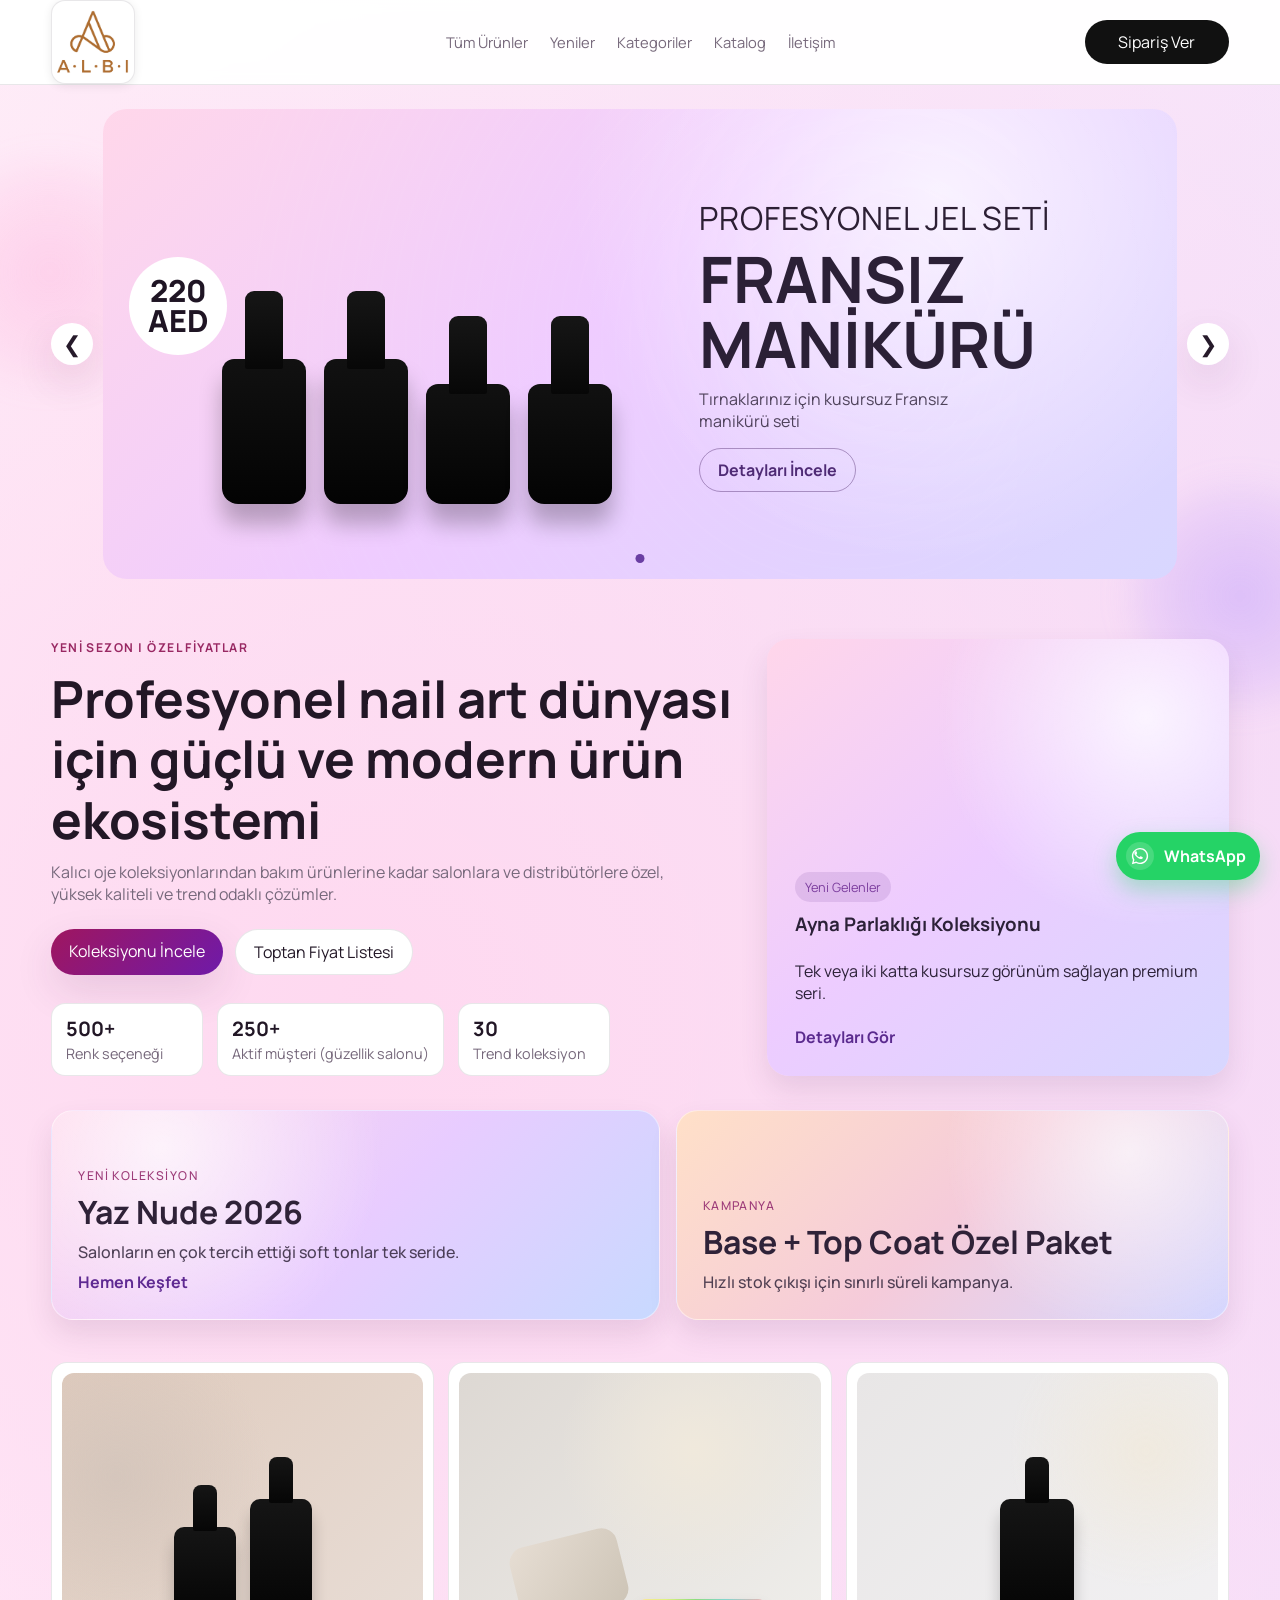
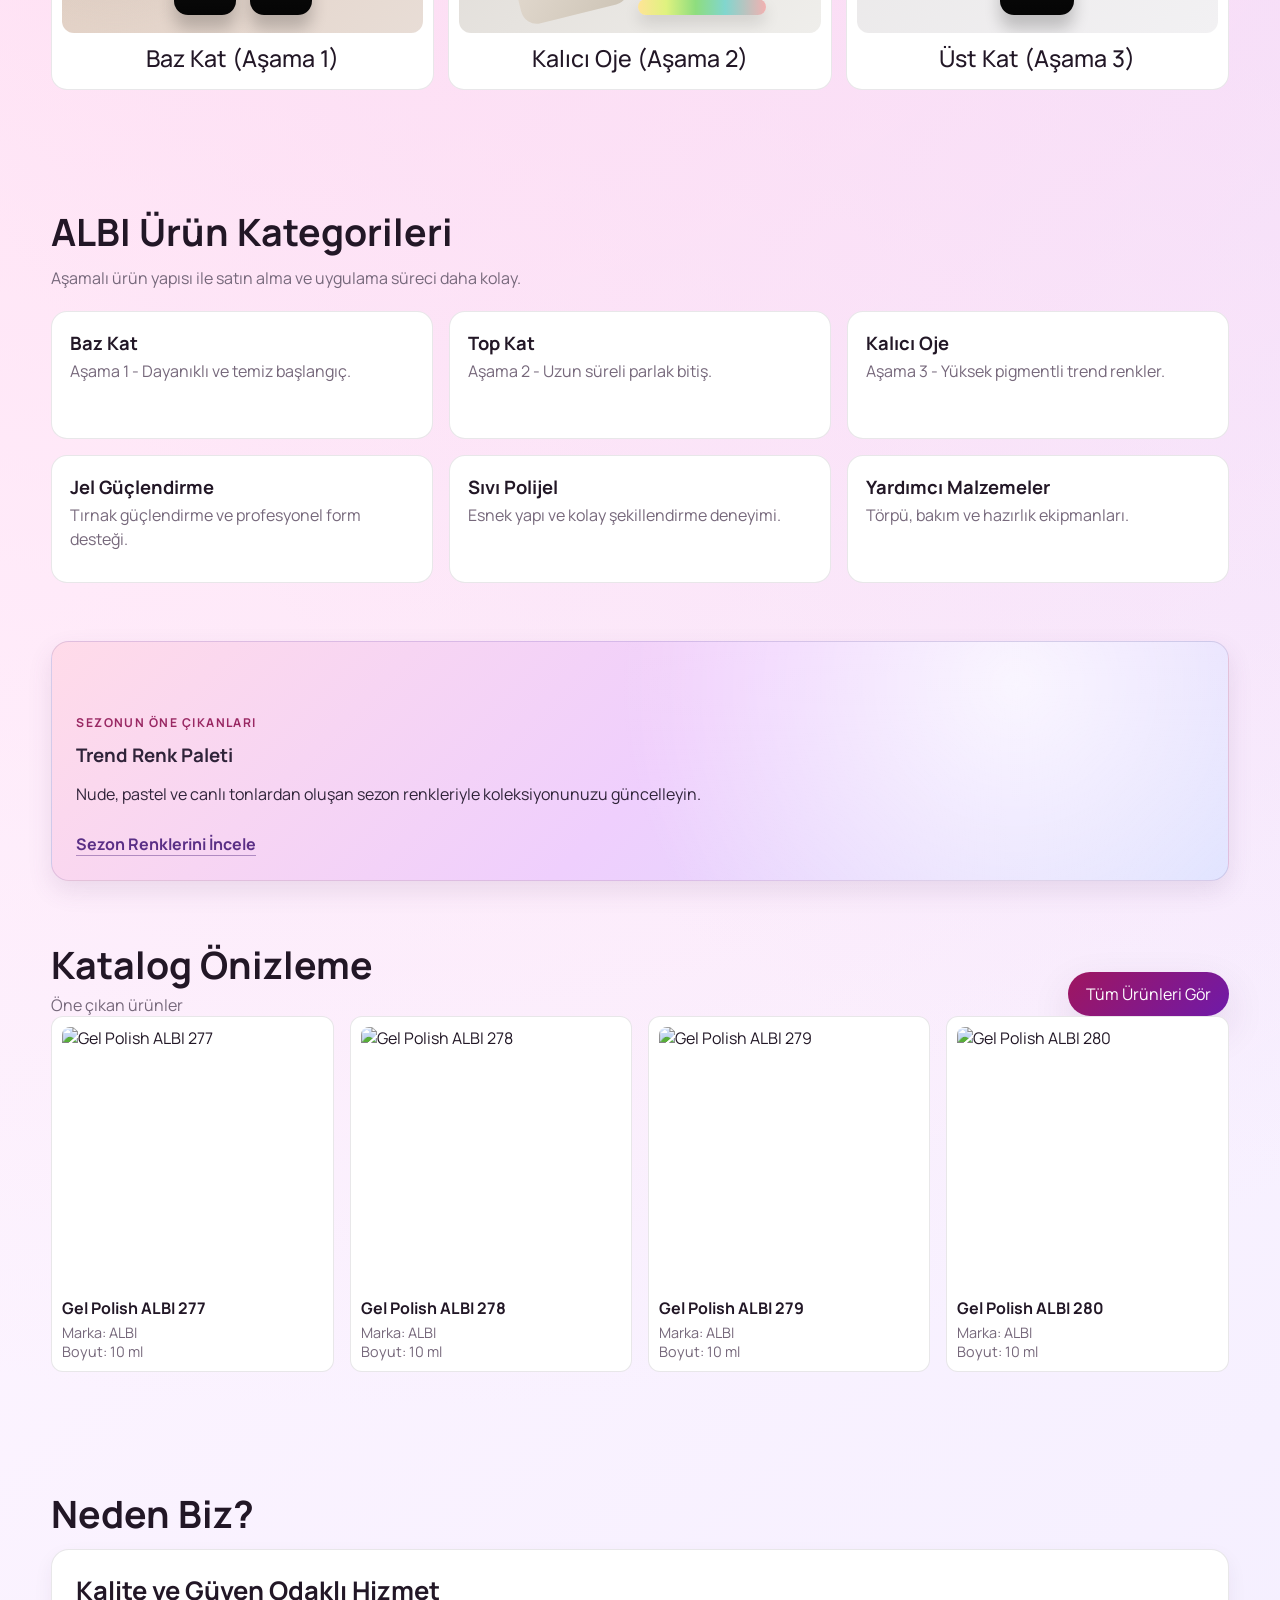
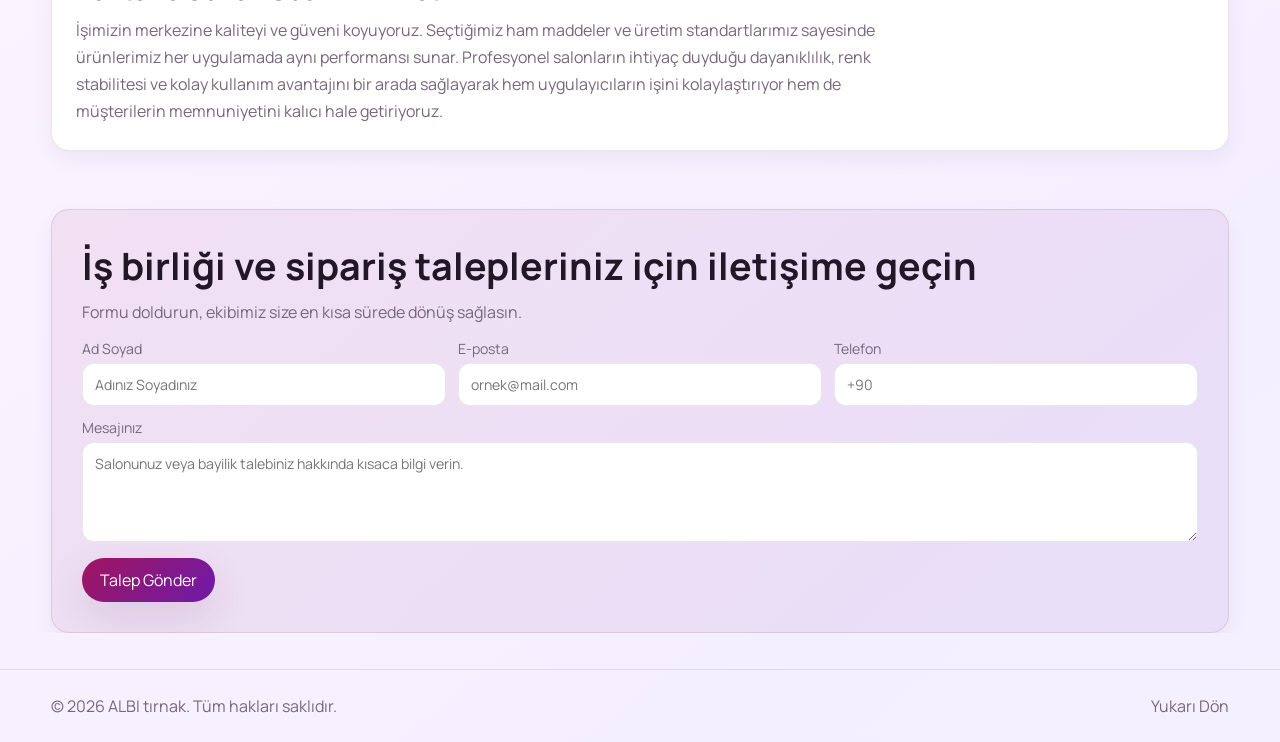
==== index.html @ c208d538 "feat(home): hareketli gradient ve dikkat cekici animasyonlar Co-authored-by: Cursor <cursoragent@cur" ====
<!DOCTYPE html>
<html lang="tr">
  <head>
    <meta charset="UTF-8" />
    <meta name="viewport" content="width=device-width, initial-scale=1.0" />
    <link rel="icon" href="/assets/logo-albi.png" type="image/png" sizes="any" />
    <link rel="apple-touch-icon" href="/assets/logo-albi.png" />
    <title>ALBI | Profesyonel Nail Art Malzemeleri</title>
    <meta
      name="description"
      content="Profesyonel salonlar ve distribütörler için trend koleksiyonlar, kalıcı oje ve nail art ürünleri."
    />
    <script async src="https://www.googletagmanager.com/gtag/js?id=G-EL9R2YGGH2"></script>
    <script>
      window.dataLayer = window.dataLayer || [];
      function gtag() {
        dataLayer.push(arguments);
      }
      gtag("js", new Date());
      gtag("config", "G-EL9R2YGGH2");
    </script>
    <link rel="preconnect" href="https://optim.tildacdn.com" crossorigin />
    <link rel="dns-prefetch" href="https://optim.tildacdn.com" />
    <link rel="preconnect" href="https://static.tildacdn.com" crossorigin />
    <link rel="preconnect" href="https://vo-kalipso.com" crossorigin />
    <link rel="dns-prefetch" href="https://vo-kalipso.com" />
    <link rel="preconnect" href="https://fonts.googleapis.com" />
    <link rel="preconnect" href="https://fonts.gstatic.com" crossorigin />
    <link
      href="https://fonts.googleapis.com/css2?family=Manrope:wght@400;500;600;700;800&display=swap"
      rel="stylesheet"
    />
    <link rel="stylesheet" href="./style.css" />
  </head>
  <body class="home-page">
    <header class="header">
      <div class="container nav">
        <a href="#anasayfa" class="logo logo-brand" aria-label="ALBI tırnak anasayfa">
          <span class="logo-square">
            <img
              class="logo-img"
              src="/assets/logo-albi.png"
              width="891"
              height="809"
              alt=""
              decoding="async"
            />
          </span>
        </a>
        <button
          type="button"
          class="nav-toggle"
          id="navToggle"
          aria-expanded="false"
          aria-controls="mainNav"
          aria-label="Menüyü aç"
        >
          <span></span>
          <span></span>
          <span></span>
        </button>
        <nav id="mainNav" aria-label="Ana menü">
          <a href="./katalog.html?filter=all">Tüm Ürünler</a>
          <a href="./katalog.html?filter=new">Yeniler</a>
          <a href="./katalog.html?filter=all">Kategoriler</a>
          <a href="./katalog.html?filter=all">Katalog</a>
          <a href="#iletisim">İletişim</a>
        </nav>
        <a
          href="https://wa.me/905436792212?text=Merhaba%2C%20sipari%C5%9F%20vermek%20istiyorum."
          class="btn btn-dark"
          target="_blank"
          rel="noopener noreferrer"
        >
          Sipariş Ver
        </a>
      </div>
    </header>

    <main id="anasayfa">
      <section class="container slider-showcase" aria-label="Kampanya bannerı">
        <button class="nav-arrow left" id="prevSlide" aria-label="Önceki banner">&#10094;</button>
        <div id="homeSlider"></div>
        <button class="nav-arrow right" id="nextSlide" aria-label="Sonraki banner">&#10095;</button>
        <div class="slide-dots" id="sliderDots" aria-hidden="true"></div>
      </section>

      <section class="hero container" id="tum-urunler">
        <article class="hero-content">
          <p class="eyebrow">Yeni Sezon | Özel Fiyatlar</p>
          <h1 id="heroTitle">Profesyonel nail art dünyası için güçlü ve modern ürün ekosistemi</h1>
          <p class="lead" id="heroLead">
            Kalıcı oje koleksiyonlarından bakım ürünlerine kadar salonlara ve
            distribütörlere özel, yüksek kaliteli ve trend odaklı çözümler.
          </p>
          <div class="hero-actions">
            <a href="./katalog.html?filter=all" class="btn btn-primary">Koleksiyonu İncele</a>
            <a
              class="btn btn-light"
              href="https://wa.me/905436792212?text=Merhaba%2C%20toptan%20fiyat%20listesi%20almak%20istiyorum."
              target="_blank"
              rel="noopener noreferrer"
            >
              Toptan Fiyat Listesi
            </a>
          </div>
          <div class="stats">
            <div>
              <strong>500+</strong>
              <span>Renk seçeneği</span>
            </div>
            <div>
              <strong>250+</strong>
              <span>Aktif müşteri (güzellik salonu)</span>
            </div>
            <div>
              <strong>30</strong>
              <span>Trend koleksiyon</span>
            </div>
          </div>
        </article>

        <aside class="hero-banner">
          <p class="tag">Yeni Gelenler</p>
          <h3>Ayna Parlaklığı Koleksiyonu</h3>
          <p>Tek veya iki katta kusursuz görünüm sağlayan premium seri.</p>
          <a href="./katalog.html?filter=new">Detayları Gör</a>
        </aside>
      </section>

      <section class="container promo-grid" id="yeniler">
        <article class="promo promo-large">
          <div>
            <p class="eyebrow">Yeni Koleksiyon</p>
            <h3>Yaz Nude 2026</h3>
            <p>Salonların en çok tercih ettiği soft tonlar tek seride.</p>
            <a href="./katalog.html?filter=new">Hemen Keşfet</a>
          </div>
        </article>
        <article class="promo promo-mid">
          <div>
            <p class="eyebrow">Kampanya</p>
            <h3>Base + Top Coat Özel Paket</h3>
            <p>Hızlı stok çıkışı için sınırlı süreli kampanya.</p>
          </div>
        </article>
      </section>

      <section class="section container category-banners" aria-label="Ürün aşama bannerları">
        <article class="cat-banner cat-1">
          <div class="cat-visual">
            <span class="mini-bottle"></span>
            <span class="mini-bottle tall"></span>
          </div>
          <h3>Baz Kat (Aşama 1)</h3>
        </article>
        <article class="cat-banner cat-2">
          <div class="cat-visual">
            <span class="stone"></span>
            <span class="color-strip"></span>
          </div>
          <h3>Kalıcı Oje (Aşama 2)</h3>
        </article>
        <article class="cat-banner cat-3">
          <div class="cat-visual">
            <span class="mini-bottle solo tall"></span>
          </div>
          <h3>Üst Kat (Aşama 3)</h3>
        </article>
      </section>

      <section class="section container" id="kategoriler">
        <div class="section-head">
          <h2>ALBI Ürün Kategorileri</h2>
          <p>Aşamalı ürün yapısı ile satın alma ve uygulama süreci daha kolay.</p>
        </div>
        <div class="product-grid">
          <article class="product-card"><h3>Baz Kat</h3><p>Aşama 1 - Dayanıklı ve temiz başlangıç.</p></article>
          <article class="product-card"><h3>Top Kat</h3><p>Aşama 2 - Uzun süreli parlak bitiş.</p></article>
          <article class="product-card"><h3>Kalıcı Oje</h3><p>Aşama 3 - Yüksek pigmentli trend renkler.</p></article>
          <article class="product-card"><h3>Jel Güçlendirme</h3><p>Tırnak güçlendirme ve profesyonel form desteği.</p></article>
          <article class="product-card"><h3>Sıvı Polijel</h3><p>Esnek yapı ve kolay şekillendirme deneyimi.</p></article>
          <article class="product-card"><h3>Yardımcı Malzemeler</h3><p>Törpü, bakım ve hazırlık ekipmanları.</p></article>
        </div>
      </section>

      <section class="container banner-row">
        <article class="wide-banner banner-a">
          <div>
            <p class="eyebrow">Sezonun Öne Çıkanları</p>
            <h3>Trend Renk Paleti</h3>
            <p>
              Nude, pastel ve canlı tonlardan oluşan sezon renkleriyle
              koleksiyonunuzu güncelleyin.
            </p>
            <a href="./katalog.html?filter=gel-polish" class="banner-link">Sezon Renklerini İncele</a>
          </div>
        </article>
      </section>

      <section class="section container" id="katalog">
        <div class="catalog-head">
          <div>
            <h2>Katalog Önizleme</h2>
            <p>Öne çıkan ürünler</p>
          </div>
          <a href="./katalog.html?filter=all" class="btn btn-primary preview-catalog-link">Tüm Ürünleri Gör</a>
        </div>
        <div class="catalog-preview-grid" id="catalogPreviewGrid">
          <article class="catalog-card">
            <div class="catalog-photo"></div>
            <h3>Kalıcı Oje ALBI 277</h3>
            <p>Marka: ALBI</p>
            <p>Boyut: 10 ml</p>
          </article>
          <article class="catalog-card">
            <div class="catalog-photo tone-2"></div>
            <h3>Kalıcı Oje ALBI 278</h3>
            <p>Marka: ALBI</p>
            <p>Boyut: 10 ml</p>
          </article>
          <article class="catalog-card">
            <div class="catalog-photo tone-3"></div>
            <h3>Top Kat ALBI 401</h3>
            <p>Marka: ALBI</p>
            <p>Boyut: 10 ml</p>
          </article>
          <article class="catalog-card">
            <div class="catalog-photo tone-7"></div>
            <h3>Jel Güçlendirme ALBI 510</h3>
            <p>Marka: ALBI</p>
            <p>Boyut: 15 ml</p>
          </article>
        </div>
      </section>

      <section class="section container" id="salonlar">
        <div class="section-head">
          <h2 id="whyTitle">Neden Biz?</h2>
        </div>
        <div class="feature-grid">
          <article>
            <h3 id="whyCardTitle">Kalite ve Güven Odaklı Hizmet</h3>
            <p id="whyCardText">
              İşimizin merkezine kaliteyi ve güveni koyuyoruz. Seçtiğimiz ham
              maddeler ve üretim standartlarımız sayesinde ürünlerimiz her
              uygulamada aynı performansı sunar. Profesyonel salonların ihtiyaç
              duyduğu dayanıklılık, renk stabilitesi ve kolay kullanım avantajını
              bir arada sağlayarak hem uygulayıcıların işini kolaylaştırıyor hem
              de müşterilerin memnuniyetini kalıcı hale getiriyoruz.
            </p>
          </article>
        </div>
      </section>

      <section class="section container contact" id="iletisim">
        <div class="contact-head">
          <h2>İş birliği ve sipariş talepleriniz için iletişime geçin</h2>
          <p>Formu doldurun, ekibimiz size en kısa sürede dönüş sağlasın.</p>
        </div>
        <form class="contact-form">
          <label>Ad Soyad<input type="text" placeholder="Adınız Soyadınız" required /></label>
          <label>E-posta<input type="email" placeholder="ornek@mail.com" required /></label>
          <label>Telefon<input type="tel" placeholder="+90" required /></label>
          <label class="full">Mesajınız<textarea placeholder="Salonunuz veya bayilik talebiniz hakkında kısaca bilgi verin." rows="4"></textarea></label>
          <button type="submit" class="btn btn-primary">Talep Gönder</button>
        </form>
      </section>
    </main>

    <footer class="footer">
      <div class="container">
        <p>© 2026 ALBI tırnak. Tüm hakları saklıdır.</p>
        <a href="#anasayfa">Yukarı Dön</a>
      </div>
    </footer>

    <a
      class="whatsapp-float"
      href="https://wa.me/905436792212?text=Merhaba%2C%20sipari%C5%9F%20ve%20fiyat%20bilgisi%20almak%20istiyorum."
      target="_blank"
      rel="noopener noreferrer"
      aria-label="WhatsApp ile iletişime geç"
    >
      <span class="wa-icon" aria-hidden="true">
        <svg viewBox="0 0 32 32" role="img">
          <path
            fill="#ffffff"
            d="M19.1 17.3c-.3-.2-1.7-.8-2-.9-.3-.1-.5-.2-.7.2-.2.3-.8.9-1 1.1-.2.2-.4.2-.7 0-.3-.2-1.4-.5-2.6-1.6-1-1-1.6-2.1-1.8-2.5-.2-.3 0-.5.2-.7.1-.1.3-.4.5-.6.2-.2.2-.4.3-.6.1-.2 0-.4 0-.6 0-.2-.7-1.8-.9-2.4-.2-.6-.5-.5-.7-.5h-.6c-.2 0-.6.1-.9.4-.3.3-1.2 1.2-1.2 2.8 0 1.7 1.2 3.2 1.4 3.5.2.2 2.4 3.7 5.8 5.1.8.4 1.5.6 2 .7.8.3 1.5.3 2.1.2.6-.1 1.7-.7 2-1.4.2-.7.2-1.3.2-1.4 0-.1-.2-.2-.5-.3z"
          />
          <path
            fill="#ffffff"
            d="M16 3C8.8 3 3 8.8 3 16c0 2.3.6 4.4 1.7 6.3L3 29l6.9-1.8c1.8 1 3.9 1.6 6.1 1.6 7.2 0 13-5.8 13-13S23.2 3 16 3zm0 23.6c-2 0-3.9-.6-5.5-1.6l-.4-.2-4.1 1.1 1.1-4-.2-.4C5.8 19.9 5.3 18 5.3 16 5.3 10 10 5.3 16 5.3S26.7 10 26.7 16 22 26.6 16 26.6z"
          />
        </svg>
      </span>
      <span>WhatsApp</span>
    </a>

    <dialog id="catalogModal">
      <div class="dialog-head">
        <h3>Toptan Fiyat Listesi Talebi</h3>
        <button id="closeCatalog" aria-label="Kapat">x</button>
      </div>
      <p>
        Güncel toptan fiyat listesi ve distribütör koşulları için iletişim
        bilgilerinizi paylaşın.
      </p>
    </dialog>

    <script src="./script.js"></script>
  </body>
</html>
---- style.css ----
:root {
  --bg: #f6f2f6;
  --text: #221726;
  --muted: #76687b;
  --line: rgba(34, 23, 38, 0.1);
  --primary: #9f165f;
  --primary-2: #6f1aa9;
  --surface: #ffffff;
  --shadow: 0 16px 40px rgba(76, 34, 83, 0.12);
}

* {
  box-sizing: border-box;
}

html,
body {
  margin: 0;
  padding: 0;
}

body {
  font-family: "Manrope", system-ui, -apple-system, Segoe UI, Roboto, sans-serif;
  color: var(--text);
  background: linear-gradient(180deg, #fff 0%, var(--bg) 70%);
}

@keyframes homeGradientShift {
  0% { background-position: 0% 20%; }
  50% { background-position: 100% 80%; }
  100% { background-position: 0% 20%; }
}

@keyframes homeFloatGlow {
  0%,
  100% { transform: translate3d(0, 0, 0) scale(1); opacity: 0.42; }
  50% { transform: translate3d(0, -12px, 0) scale(1.06); opacity: 0.72; }
}

@keyframes homeCardLift {
  0%,
  100% { transform: translateY(0); }
  50% { transform: translateY(-5px); }
}

@keyframes homePulseAccent {
  0%,
  100% { box-shadow: 0 10px 26px rgba(159, 22, 95, 0.18); }
  50% { box-shadow: 0 16px 34px rgba(111, 26, 169, 0.28); }
}

body.home-page {
  background:
    radial-gradient(circle at 18% 16%, rgba(255, 214, 238, 0.9), transparent 36%),
    radial-gradient(circle at 82% 14%, rgba(225, 208, 255, 0.72), transparent 34%),
    linear-gradient(140deg, #fff 0%, #fff5ff 28%, #f4efff 56%, #f7f6ff 100%);
  background-size: 160% 160%;
  animation: homeGradientShift 16s ease-in-out infinite;
}

body.home-page #anasayfa {
  position: relative;
  overflow: hidden;
}

body.home-page #anasayfa::before,
body.home-page #anasayfa::after {
  content: "";
  position: fixed;
  width: 220px;
  height: 220px;
  border-radius: 999px;
  pointer-events: none;
  z-index: 0;
  filter: blur(16px);
}

body.home-page #anasayfa::before {
  top: 18%;
  left: -60px;
  background: radial-gradient(circle, rgba(255, 157, 210, 0.3), rgba(255, 157, 210, 0));
  animation: homeFloatGlow 8s ease-in-out infinite;
}

body.home-page #anasayfa::after {
  top: 54%;
  right: -70px;
  background: radial-gradient(circle, rgba(164, 126, 255, 0.32), rgba(164, 126, 255, 0));
  animation: homeFloatGlow 10s ease-in-out infinite reverse;
}

body.home-page .slider-showcase,
body.home-page .hero-banner,
body.home-page .promo,
body.home-page .cat-banner {
  position: relative;
  z-index: 1;
}

body.home-page .slide-card,
body.home-page .hero-banner,
body.home-page .promo {
  animation: homeCardLift 6s ease-in-out infinite;
}

body.home-page .btn-primary,
body.home-page .slide-btn {
  animation: homePulseAccent 2.8s ease-in-out infinite;
}

a {
  color: inherit;
  text-decoration: none;
}

.container {
  width: min(1180px, 92%);
  margin: 0 auto;
}

.header {
  position: sticky;
  top: 0;
  z-index: 40;
  background: rgba(255, 255, 255, 0.96);
  border-bottom: 1px solid var(--line);
  backdrop-filter: blur(6px);
}

.nav {
  min-height: 74px;
  display: grid;
  grid-template-columns: 180px 1fr 180px;
  align-items: center;
  gap: 10px;
}

.logo {
  justify-self: start;
  align-self: center;
  line-height: 0;
}

.logo-brand {
  display: inline-flex;
  align-items: center;
}

/* PNG seffaflik + acik kutu: koyu bronz cizgiler okunur */
.logo-square {
  display: grid;
  place-items: center;
  width: clamp(64px, 15vw, 84px);
  aspect-ratio: 1 / 1;
  background: #ffffff;
  border: 1px solid var(--line);
  border-radius: 14px;
  overflow: hidden;
  flex-shrink: 0;
  box-shadow: 0 2px 10px rgba(0, 0, 0, 0.08);
}

.logo-img {
  display: block;
  width: 100%;
  height: 100%;
  object-fit: contain;
  object-position: center;
}

.nav-toggle {
  display: none;
  width: 44px;
  height: 44px;
  padding: 0;
  border: 1px solid var(--line);
  border-radius: 12px;
  background: #fff;
  cursor: pointer;
  align-items: center;
  justify-content: center;
  flex-direction: column;
  gap: 5px;
  color: inherit;
  flex-shrink: 0;
}

.nav-toggle span {
  display: block;
  width: 20px;
  height: 2px;
  border-radius: 1px;
  background: var(--text);
  transition: transform 0.22s ease, opacity 0.2s ease;
}

body.nav-menu-open .nav-toggle span:nth-child(1) {
  transform: translateY(7px) rotate(45deg);
}

body.nav-menu-open .nav-toggle span:nth-child(2) {
  opacity: 0;
}

.nav-toggle:focus-visible {
  outline: 2px solid var(--primary-2);
  outline-offset: 2px;
}

nav {
  display: flex;
  gap: 22px;
  justify-content: center;
  align-items: center;
  color: var(--muted);
  font-size: 0.92rem;
  text-align: center;
}

.btn {
  border: 0;
  border-radius: 999px;
  padding: 11px 18px;
  font: inherit;
  cursor: pointer;
  transition: 0.2s ease;
}

.btn:hover {
  transform: translateY(-1px);
}

.btn-dark {
  background: #111;
  color: #fff;
  justify-self: end;
  min-width: 144px;
  text-align: center;
}

.btn-primary {
  color: #fff;
  background: linear-gradient(135deg, var(--primary), var(--primary-2));
  box-shadow: var(--shadow);
}

.btn-light {
  background: #fff;
  border: 1px solid var(--line);
  color: var(--text);
}

.slider-showcase {
  margin-top: 24px;
  position: relative;
  display: grid;
  grid-template-columns: 42px 1fr 42px;
  align-items: center;
  gap: 10px;
}

#homeSlider {
  min-width: 0;
}

.slide-card {
  min-height: 470px;
  border-radius: 24px;
  position: relative;
  overflow: hidden;
  display: grid;
  grid-template-columns: 1.1fr 0.9fr;
  align-items: center;
  padding: 34px 42px;
  background:
    radial-gradient(circle at 78% 18%, rgba(255, 255, 255, 0.72), transparent 40%),
    linear-gradient(135deg, #ffd7ea 0%, #efccff 46%, #d8d7ff 100%);
}

.slide-media {
  position: relative;
  width: 100%;
  aspect-ratio: 16 / 9;
  min-height: 200px;
  border-radius: 18px;
  overflow: hidden;
  box-shadow: 0 12px 22px rgba(66, 39, 85, 0.15);
  /* Görsel tam dolmazsa beyaz şerit yerine arka plana yakın ton */
  background: linear-gradient(160deg, #fce8f4 0%, #ebe4ff 100%);
}

.slide-media img {
  position: absolute;
  inset: 0;
  width: 100%;
  height: 100%;
  object-fit: cover;
  object-position: center;
  display: block;
}

.slide-card::before {
  content: "";
  position: absolute;
  inset: 0;
  background:
    radial-gradient(circle at 75% 35%, rgba(255, 255, 255, 0.15), transparent 40%),
    repeating-radial-gradient(
      circle at 70% 50%,
      rgba(255, 255, 255, 0.07) 0 2px,
      transparent 2px 14px
    );
  opacity: 0.24;
  pointer-events: none;
}

.price-badge {
  position: absolute;
  left: 26px;
  top: 42%;
  transform: translateY(-50%);
  width: 98px;
  height: 98px;
  border-radius: 999px;
  background: #fff;
  color: #1f1524;
  font-weight: 800;
  font-size: 1.9rem;
  display: grid;
  place-content: center;
  text-align: center;
  line-height: 1;
  z-index: 2;
}

.slide-visual {
  min-height: 320px;
  display: flex;
  align-items: end;
  justify-content: center;
  gap: 18px;
  position: relative;
  z-index: 1;
}

.bottle {
  width: 84px;
  border-radius: 12px 12px 16px 16px;
  background: linear-gradient(180deg, #111 0%, #030303 100%);
  position: relative;
  box-shadow: 0 20px 22px rgba(0, 0, 0, 0.25);
}

.bottle::before {
  content: "";
  position: absolute;
  width: 38px;
  height: 78px;
  left: 50%;
  transform: translateX(-50%);
  bottom: calc(100% - 10px);
  border-radius: 9px 9px 2px 2px;
  background: linear-gradient(180deg, #161616 0%, #070707 100%);
}

.b1,
.b2 {
  height: 145px;
}

.b3,
.b4 {
  height: 120px;
}

.slide-copy {
  color: #2c1f34;
  position: relative;
  z-index: 1;
  padding-left: 10px;
}

.slide-copy p {
  margin: 0;
  font-size: 2rem;
  letter-spacing: 0.03em;
  text-transform: uppercase;
}

.slide-copy h2 {
  margin: 6px 0 12px;
  font-size: clamp(2.2rem, 5vw, 4.4rem);
  line-height: 1.02;
  color: #2b2036;
}

.slide-copy span {
  display: block;
  max-width: 30ch;
  color: rgba(43, 32, 54, 0.82);
}

.slide-btn {
  margin-top: 16px;
  display: inline-block;
  border: 1px solid rgba(89, 55, 118, 0.45);
  color: #4f2b75;
  border-radius: 999px;
  padding: 10px 18px;
  font-weight: 700;
}

.nav-arrow {
  border: 0;
  width: 42px;
  height: 42px;
  border-radius: 999px;
  background: #fff;
  color: #261a2a;
  font-size: 1.4rem;
  cursor: pointer;
  box-shadow: var(--shadow);
}

.slide-dots {
  position: absolute;
  bottom: 16px;
  left: 50%;
  transform: translateX(-50%);
  display: flex;
  gap: 8px;
  z-index: 2;
}

.slide-dots span {
  width: 9px;
  height: 9px;
  border-radius: 99px;
  background: rgba(90, 60, 122, 0.34);
  cursor: pointer;
}

.slide-dots .active {
  background: #6a3ea3;
}

.hero {
  padding: 60px 0 34px;
  display: grid;
  grid-template-columns: 1.2fr 0.8fr;
  gap: 22px;
}

.eyebrow {
  color: #992863;
  text-transform: uppercase;
  letter-spacing: 0.12em;
  font-size: 0.76rem;
  font-weight: 700;
  margin: 0 0 12px;
}

h1 {
  font-size: clamp(2rem, 4vw, 3.2rem);
  line-height: 1.18;
  margin: 0 0 12px;
}

h2 {
  font-size: clamp(1.6rem, 3vw, 2.35rem);
  margin: 0 0 10px;
}

h3 {
  margin: 0 0 8px;
  line-height: 1.3;
}

.lead {
  color: var(--muted);
  margin: 0;
  max-width: 65ch;
}

.hero-actions {
  margin-top: 24px;
  display: flex;
  flex-wrap: wrap;
  gap: 12px;
}

.stats {
  margin-top: 28px;
  display: flex;
  gap: 14px;
  flex-wrap: wrap;
}

.stats div {
  background: #fff;
  border: 1px solid var(--line);
  border-radius: 14px;
  padding: 11px 14px;
  min-width: 152px;
}

.stats strong {
  display: block;
  font-size: 1.24rem;
}

.stats span {
  color: var(--muted);
  font-size: 0.9rem;
}

.hero-banner {
  border-radius: 22px;
  padding: 28px;
  color: #2c2138;
  background:
    radial-gradient(circle at 82% 18%, rgba(255, 255, 255, 0.78), transparent 40%),
    linear-gradient(140deg, #ffd6ea 0%, #edccff 48%, #d7d7ff 100%);
  min-height: 340px;
  display: flex;
  flex-direction: column;
  justify-content: flex-end;
  box-shadow: 0 14px 28px rgba(93, 61, 111, 0.12);
}

.hero-banner .tag {
  display: inline-block;
  width: fit-content;
  font-size: 0.8rem;
  background: rgba(125, 78, 162, 0.16);
  padding: 6px 10px;
  border-radius: 999px;
  margin-bottom: 10px;
  color: #7d3f9f;
}

.hero-banner a {
  margin-top: 6px;
  font-weight: 700;
  color: #5b2b8f;
}

.promo-grid {
  display: grid;
  grid-template-columns: 1.1fr 1fr;
  gap: 16px;
  margin-bottom: 18px;
}

.promo {
  border-radius: 22px;
  padding: 26px;
  min-height: 210px;
  display: flex;
  align-items: flex-end;
  border: 1px solid rgba(255, 255, 255, 0.45);
  box-shadow: 0 14px 28px rgba(88, 52, 95, 0.12);
  position: relative;
  overflow: hidden;
}

.promo h3 {
  color: #2f2238;
  font-size: 2rem;
}

.promo p {
  color: rgba(47, 34, 56, 0.84);
  margin: 0;
  font-weight: 500;
}

.promo a {
  color: #5f2a92;
  font-weight: 700;
  display: inline-block;
  margin-top: 8px;
}

.promo .eyebrow {
  color: #9d3c79;
  margin-bottom: 8px;
}

.promo-large {
  background:
    radial-gradient(circle at 18% 18%, rgba(255, 255, 255, 0.72), transparent 42%),
    linear-gradient(135deg, #ffd5ea 0%, #e8ccff 52%, #c8d9ff 100%);
}

.promo-mid {
  background:
    radial-gradient(circle at 82% 20%, rgba(255, 255, 255, 0.68), transparent 38%),
    linear-gradient(135deg, #ffe0c8 0%, #f5cbda 50%, #d5d7ff 100%);
}

.promo-mid.second {
  background:
    linear-gradient(180deg, rgba(21, 16, 22, 0.2), rgba(21, 16, 22, 0.72)),
    linear-gradient(130deg, #2f1b53, #711d5d);
}

.section {
  padding: 58px 0;
}

.category-banners {
  padding-top: 24px;
  display: grid;
  grid-template-columns: repeat(3, minmax(0, 1fr));
  gap: 14px;
}

.cat-banner {
  background: #fff;
  border: 1px solid var(--line);
  border-radius: 16px;
  padding: 10px 10px 16px;
}

.cat-banner h3 {
  margin: 10px 6px 0;
  text-align: center;
  font-size: 1.45rem;
  font-weight: 500;
}

.cat-visual {
  min-height: 260px;
  border-radius: 12px;
  display: flex;
  align-items: end;
  justify-content: center;
  gap: 14px;
  padding: 18px;
  position: relative;
  overflow: hidden;
}

.cat-1 .cat-visual {
  background:
    radial-gradient(circle at 15% 40%, #d5c6bc 0%, transparent 45%),
    linear-gradient(135deg, #dfcabc, #e8ddd6);
}

.cat-2 .cat-visual {
  background:
    radial-gradient(circle at 65% 30%, #f0e9dc 0%, transparent 45%),
    linear-gradient(135deg, #ddd8d3, #efeeeb);
}

.cat-3 .cat-visual {
  background:
    radial-gradient(circle at 80% 30%, #f0eadf 0%, transparent 40%),
    linear-gradient(135deg, #e8e6e6, #f2f1f3);
}

.mini-bottle {
  width: 62px;
  height: 88px;
  border-radius: 10px 10px 14px 14px;
  background: linear-gradient(180deg, #151515, #050505);
  position: relative;
  box-shadow: 0 14px 16px rgba(0, 0, 0, 0.2);
}

.mini-bottle::before {
  content: "";
  position: absolute;
  width: 24px;
  height: 46px;
  left: 50%;
  transform: translateX(-50%);
  bottom: calc(100% - 4px);
  border-radius: 8px 8px 2px 2px;
  background: linear-gradient(180deg, #151515, #060606);
}

.mini-bottle.tall {
  height: 116px;
}

.mini-bottle.solo {
  width: 74px;
}

.stone {
  width: 110px;
  height: 78px;
  border-radius: 16px;
  background: linear-gradient(135deg, #e6ddd3, #cdc4b6);
  transform: rotate(-14deg);
}

.color-strip {
  width: 128px;
  height: 16px;
  border-radius: 999px;
  background: linear-gradient(
    90deg,
    #ffe497 0%,
    #dff27f 22%,
    #8edd7e 45%,
    #81d6ce 68%,
    #f2b1b1 100%
  );
  box-shadow: 0 8px 16px rgba(0, 0, 0, 0.12);
}

.section-head p {
  color: var(--muted);
  margin: 0;
}

.product-grid {
  margin-top: 22px;
  display: grid;
  grid-template-columns: repeat(3, minmax(0, 1fr));
  gap: 16px;
  align-items: stretch;
}

.product-card {
  border: 1px solid var(--line);
  border-radius: 16px;
  background: var(--surface);
  padding: 20px 18px;
  min-height: 128px;
  display: flex;
  flex-direction: column;
  justify-content: flex-start;
}

.product-card p {
  color: var(--muted);
  margin: 6px 0 0;
  line-height: 1.45;
}

.product-card h3 {
  margin: 0;
  font-size: 1.15rem;
  line-height: 1.2;
}

.banner-row {
  display: grid;
  grid-template-columns: 1fr;
  gap: 14px;
}

.wide-banner {
  border-radius: 18px;
  min-height: 240px;
  padding: 24px;
  color: #fff;
  display: flex;
  align-items: flex-end;
}

.banner-link {
  display: inline-block;
  margin-top: 12px;
  color: #5a2f86;
  font-weight: 700;
  border-bottom: 1px solid rgba(90, 47, 134, 0.45);
}

.banner-a {
  background:
    radial-gradient(circle at 82% 18%, rgba(255, 255, 255, 0.78), transparent 40%),
    linear-gradient(135deg, #ffdbe9 0%, #efcffd 52%, #d9ddff 100%);
  color: #2f2339;
  border: 1px solid rgba(121, 89, 150, 0.2);
  box-shadow: 0 10px 24px rgba(96, 63, 116, 0.12);
}

.banner-b {
  background:
    linear-gradient(180deg, rgba(18, 12, 20, 0.2), rgba(18, 12, 20, 0.76)),
    linear-gradient(130deg, #4d1458, #1f2449);
}

.work-strip {
  padding-top: 22px;
  padding-bottom: 28px;
  display: flex;
  justify-content: center;
}

.work-button {
  min-width: 300px;
  text-align: center;
  border: 1px solid #1d1a1e;
  border-radius: 10px;
  background: linear-gradient(130deg, #e6d0c1, #f5e4d8);
  padding: 20px 24px;
  font-weight: 700;
  letter-spacing: 0.08em;
}

.distributor-detail {
  display: grid;
  grid-template-columns: 1.05fr 0.95fr;
  gap: 28px;
  align-items: center;
  margin-bottom: 28px;
}

.dist-visual {
  min-height: 430px;
  border-radius: 22px;
  position: relative;
  overflow: hidden;
  background: linear-gradient(146deg, #f6d0be 0 35%, #ece9e6 35% 100%);
}

.dist-visual::before {
  content: "";
  position: absolute;
  inset: 0;
  background: radial-gradient(circle at 75% 18%, rgba(255, 255, 255, 0.52), transparent 42%);
}

.dist-bottles {
  position: absolute;
  left: 24px;
  right: 24px;
  bottom: 26px;
  display: flex;
  align-items: end;
  gap: 12px;
}

.dist-bottles span {
  width: 62px;
  height: 90px;
  border-radius: 10px 10px 14px 14px;
  background: linear-gradient(180deg, #141414, #060606);
  position: relative;
}

.dist-bottles span:nth-child(2),
.dist-bottles span:nth-child(4) {
  height: 116px;
}

.dist-bottles span::before {
  content: "";
  position: absolute;
  width: 24px;
  height: 44px;
  left: 50%;
  transform: translateX(-50%);
  bottom: calc(100% - 3px);
  border-radius: 8px 8px 2px 2px;
  background: linear-gradient(180deg, #111, #050505);
}

.dist-copy h2 {
  font-size: clamp(2rem, 4vw, 3rem);
  margin-bottom: 12px;
}

.dist-copy p {
  color: var(--muted);
}

.dist-copy ul {
  margin: 18px 0;
  padding-left: 18px;
}

.dist-copy li {
  margin-bottom: 8px;
  font-weight: 600;
}

.catalog {
  display: grid;
  grid-template-columns: 1fr;
  gap: 24px;
  align-items: start;
}

.catalog-head {
  grid-column: 1 / -1;
  display: flex;
  align-items: flex-end;
  justify-content: space-between;
  gap: 16px;
}

.catalog-head h2 {
  margin-bottom: 4px;
}

.catalog-head p {
  margin: 0;
  color: var(--muted);
}

.catalog-top-filters {
  display: flex;
  align-items: end;
  gap: 10px;
}

.catalog-top-filters label {
  font-size: 0.8rem;
  color: #6f6077;
}

.catalog-top-filters select {
  margin-top: 4px;
  min-width: 120px;
  border: 1px solid var(--line);
  border-radius: 10px;
  padding: 8px 10px;
  font: inherit;
  background: #fff;
}

#resetTopFilters {
  padding: 9px 14px;
}

.catalog-menu {
  position: sticky;
  top: 120px;
  display: flex;
  flex-direction: column;
  gap: 10px;
}

.catalog-filter {
  display: inline-flex;
  align-items: center;
  gap: 8px;
  cursor: pointer;
}

.catalog-filter input[type="checkbox"] {
  width: 15px;
  height: 15px;
  accent-color: var(--primary);
}

.catalog-menu a,
.catalog-filter {
  color: #3f3344;
  font-size: 1.05rem;
  padding: 4px 0;
  border-bottom: 1px solid transparent;
}

.catalog-menu a:hover,
.catalog-filter:hover {
  color: var(--primary);
}

.catalog-menu a.active,
.catalog-filter.active {
  color: var(--primary);
  font-weight: 700;
  border-bottom-color: rgba(159, 22, 95, 0.25);
}

.catalog-grid {
  display: grid;
  grid-template-columns: repeat(4, minmax(0, 1fr));
  gap: 16px;
}

.catalog-card {
  border: 1px solid var(--line);
  border-radius: 12px;
  background: #fff;
  padding: 10px;
}

.catalog-card h3 {
  font-size: 1rem;
  margin: 10px 0 4px;
}

.catalog-card p {
  margin: 0;
  color: var(--muted);
  font-size: 0.9rem;
}

.catalog-card.is-hidden {
  display: none;
}

.catalog-empty {
  display: none;
  margin: 8px 0 0;
  color: var(--muted);
  grid-column: 1 / -1;
}

.catalog-empty.show {
  display: block;
}

.catalog-pagination {
  grid-column: 1 / -1;
  display: flex;
  flex-wrap: wrap;
  gap: 8px;
  margin-top: 12px;
}

.catalog-pagination button {
  min-width: 38px;
  height: 38px;
  border: 1px solid var(--line);
  border-radius: 10px;
  background: #fff;
  color: #3f3344;
  font: inherit;
  cursor: pointer;
}

.catalog-pagination button:hover {
  border-color: rgba(159, 22, 95, 0.4);
}

.catalog-pagination button.active {
  background: linear-gradient(180deg, #fce7f2, #f8dbea);
  border-color: rgba(159, 22, 95, 0.5);
  color: var(--primary);
  font-weight: 700;
}

.catalog-pagination button:disabled {
  opacity: 0.5;
  cursor: not-allowed;
}

.catalog-grid .catalog-card {
  content-visibility: auto;
  contain-intrinsic-size: auto 300px;
}

.catalog-preview-grid {
  display: grid;
  grid-template-columns: repeat(4, minmax(0, 1fr));
  gap: 16px;
}

.preview-catalog-link {
  margin-top: 0;
  white-space: nowrap;
}

.catalog-photo {
  min-height: 160px;
  border-radius: 8px;
  background: linear-gradient(130deg, #f5f3f4, #fcfbfb);
  position: relative;
  overflow: hidden;
}

.catalog-photo::before {
  content: "";
  position: absolute;
  width: 48px;
  height: 86px;
  left: 26%;
  bottom: 18px;
  border-radius: 8px 8px 12px 12px;
  background: linear-gradient(180deg, #121212, #060606);
}

.catalog-photo::after {
  content: "";
  position: absolute;
  width: 56px;
  height: 84px;
  right: 16%;
  bottom: 16px;
  border-radius: 999px;
  background: #f0e6ec;
}

.catalog-photo.has-image {
  background: #fff;
}

.catalog-photo.has-image::before,
.catalog-photo.has-image::after {
  display: none;
}

.catalog-photo img {
  width: 100%;
  height: 100%;
  object-fit: cover;
  display: block;
}

.tone-2::after { background: #e8dde4; }
.tone-3::after { background: #ebe7e0; }
.tone-4::after { background: #ddd2cb; }
.tone-5::after { background: #dce2d7; }
.tone-6::after { background: #e7dcd0; }
.tone-7::after { background: #dce56d; }
.tone-8::after { background: #97db64; }

.feature-grid {
  display: grid;
  grid-template-columns: 1fr;
  gap: 16px;
  width: 100%;
}

.feature-grid article {
  border: 1px solid var(--line);
  border-radius: 18px;
  background: #fff;
  padding: 24px;
  box-shadow: 0 8px 20px rgba(58, 36, 68, 0.06);
}

.feature-grid h3 {
  margin: 0 0 10px;
  font-size: 1.6rem;
}

.feature-grid p {
  color: var(--muted);
  margin: 0;
  line-height: 1.7;
  max-width: 80ch;
}

.contact {
  border: 1px solid var(--line);
  border-radius: 18px;
  background: linear-gradient(135deg, rgba(159, 22, 95, 0.08), rgba(111, 26, 169, 0.08));
  padding: 30px;
  box-shadow: 0 8px 20px rgba(58, 36, 68, 0.06);
}

.contact-head p {
  color: var(--muted);
  margin-top: 0;
}

.contact-form {
  margin-top: 14px;
  display: grid;
  grid-template-columns: repeat(3, minmax(0, 1fr));
  gap: 12px;
}

label {
  color: var(--muted);
  font-size: 0.88rem;
}

input,
textarea {
  margin-top: 5px;
  width: 100%;
  border: 1px solid var(--line);
  border-radius: 12px;
  padding: 11px 12px;
  font: inherit;
  color: var(--text);
  background: #fff;
}

.full {
  grid-column: 1 / -1;
}

.contact-form button {
  width: fit-content;
}

.footer {
  border-top: 1px solid var(--line);
  margin-top: 36px;
}

.footer .container {
  min-height: 72px;
  display: flex;
  align-items: center;
  justify-content: space-between;
  color: var(--muted);
}

.whatsapp-float {
  position: fixed;
  right: 20px;
  bottom: 20px;
  z-index: 60;
  display: inline-flex;
  align-items: center;
  gap: 10px;
  padding: 10px 14px 10px 10px;
  border-radius: 999px;
  background: #25d366;
  color: #fff;
  font-weight: 700;
  box-shadow: 0 10px 22px rgba(37, 211, 102, 0.35);
}

.wa-icon {
  width: 28px;
  height: 28px;
  border-radius: 999px;
  display: grid;
  place-items: center;
  background: rgba(255, 255, 255, 0.16);
}

.wa-icon svg {
  width: 20px;
  height: 20px;
  display: block;
}

dialog {
  width: min(520px, 92%);
  border: 1px solid var(--line);
  border-radius: 16px;
  background: #fff;
  color: var(--text);
}

dialog::backdrop {
  background: rgba(0, 0, 0, 0.5);
}

.dialog-head {
  display: flex;
  align-items: center;
  justify-content: space-between;
}

.dialog-head button {
  border: 0;
  background: transparent;
  font-size: 1rem;
  cursor: pointer;
}

@media (max-width: 1120px) {
  .product-grid {
    grid-template-columns: repeat(2, minmax(0, 1fr));
  }

  .catalog-grid {
    grid-template-columns: repeat(3, minmax(0, 1fr));
  }

  .catalog-preview-grid {
    grid-template-columns: repeat(2, minmax(0, 1fr));
  }
}

@media (max-width: 980px) {
  .header {
    top: 0;
  }

  body.nav-menu-open {
    overflow: hidden;
  }

  .nav {
    grid-template-columns: 1fr auto 1fr;
    grid-template-rows: auto auto;
    column-gap: 12px;
    row-gap: 0;
    align-items: center;
  }

  .logo {
    grid-column: 1;
    grid-row: 1;
    justify-self: start;
  }

  .nav-toggle {
    display: inline-flex;
    grid-column: 2;
    grid-row: 1;
    justify-self: center;
  }

  .nav .btn-dark {
    grid-column: 3;
    grid-row: 1;
    justify-self: end;
    min-width: 0;
    padding: 10px 14px;
    font-size: 0.86rem;
  }

  .logo-square {
    width: clamp(56px, 14vw, 72px);
    border-radius: 12px;
  }

  nav#mainNav {
    grid-column: 1 / -1;
    grid-row: 2;
    flex-direction: column;
    align-items: stretch;
    text-align: left;
    gap: 0;
    max-height: 0;
    overflow: hidden;
    opacity: 0;
    padding: 0;
    width: 100%;
    border-top: 1px solid transparent;
    transition:
      max-height 0.38s ease,
      opacity 0.22s ease,
      padding 0.22s ease,
      border-color 0.2s ease;
  }

  body.nav-menu-open nav#mainNav {
    max-height: min(78vh, 480px);
    opacity: 1;
    padding: 12px 0 20px;
    border-top-color: var(--line);
    gap: 2px;
    overflow-y: auto;
    -webkit-overflow-scrolling: touch;
  }

  nav#mainNav a {
    padding: 12px 10px;
    border-radius: 10px;
    font-size: 0.95rem;
    font-weight: 600;
    color: var(--text);
  }

  nav#mainNav a:active {
    background: rgba(159, 22, 95, 0.08);
  }

  .hero,
  .slider-showcase,
  .promo-grid,
  .category-banners,
  .distributor-detail,
  .catalog,
  .banner-row,
  .feature-grid,
  .contact-form {
    grid-template-columns: 1fr;
  }

  .catalog-grid {
    grid-template-columns: repeat(2, minmax(0, 1fr));
  }

  .catalog-preview-grid {
    grid-template-columns: repeat(2, minmax(0, 1fr));
  }

  .catalog-menu {
    position: static;
    top: auto;
    display: flex;
    flex-wrap: wrap;
    gap: 8px;
    overflow: visible;
    -webkit-overflow-scrolling: touch;
    padding-bottom: 4px;
    scrollbar-width: thin;
    margin-bottom: 6px;
  }

  .catalog-menu a,
  .catalog-filter {
    flex: 0 0 auto;
    display: inline-flex;
    align-items: center;
    justify-content: center;
    width: auto;
    max-width: 100%;
    white-space: nowrap;
    font-size: 0.94rem;
    line-height: 1.2;
    padding: 8px 12px;
    border: 1px solid var(--line);
    border-radius: 999px;
    background: #fff;
    color: #3f3344;
    font-weight: 600;
    transition: all 0.18s ease;
  }

  .catalog-menu a.active,
  .catalog-filter.active {
    background: linear-gradient(180deg, #fce7f2, #f8dbea);
    border-color: rgba(159, 22, 95, 0.45);
    color: var(--primary);
    box-shadow: 0 2px 8px rgba(159, 22, 95, 0.14);
  }

  .catalog-menu a:hover,
  .catalog-filter:hover {
    border-color: rgba(159, 22, 95, 0.28);
  }

  .catalog-head {
    align-items: flex-start;
  }

  .catalog-top-filters {
    width: 100%;
    flex-wrap: wrap;
  }

  .catalog-empty,
  .catalog-pagination {
    grid-column: 1 / -1;
  }

  .catalog-pagination {
    justify-content: center;
    margin-top: 16px;
    margin-bottom: 6px;
  }

  .slider-showcase {
    gap: 8px;
  }

  .slide-card {
    grid-template-columns: 1fr;
    padding: 26px 22px 44px;
    min-height: 540px;
  }

  .slide-copy {
    padding-left: 0;
    margin-top: 18px;
  }

  .slide-copy p {
    font-size: 1.2rem;
  }

  .price-badge {
    left: 14px;
    top: 20px;
    transform: none;
    width: 84px;
    height: 84px;
    font-size: 1.4rem;
  }
}

@media (max-width: 640px) {
  .product-grid {
    grid-template-columns: 1fr;
  }

  .catalog-menu {
    gap: 6px;
    margin-bottom: 2px;
  }

  .catalog-menu a,
  .catalog-filter {
    font-size: 0.88rem;
    padding: 7px 10px;
  }

  .catalog-grid {
    grid-template-columns: repeat(2, minmax(0, 1fr));
    gap: 12px;
  }

  .catalog-preview-grid {
    grid-template-columns: repeat(2, minmax(0, 1fr));
    gap: 12px;
  }

  .catalog-card h3 {
    font-size: 0.92rem;
    line-height: 1.25;
  }

  .catalog-card p {
    font-size: 0.82rem;
  }

  .catalog-pagination {
    justify-content: flex-start;
  }

  .catalog-head {
    flex-direction: column;
    align-items: flex-start;
  }

  .catalog-top-filters {
    width: 100%;
  }

  .contact {
    padding: 22px;
  }

  .whatsapp-float {
    right: 12px;
    bottom: 12px;
    padding: 10px 12px 10px 10px;
  }
}
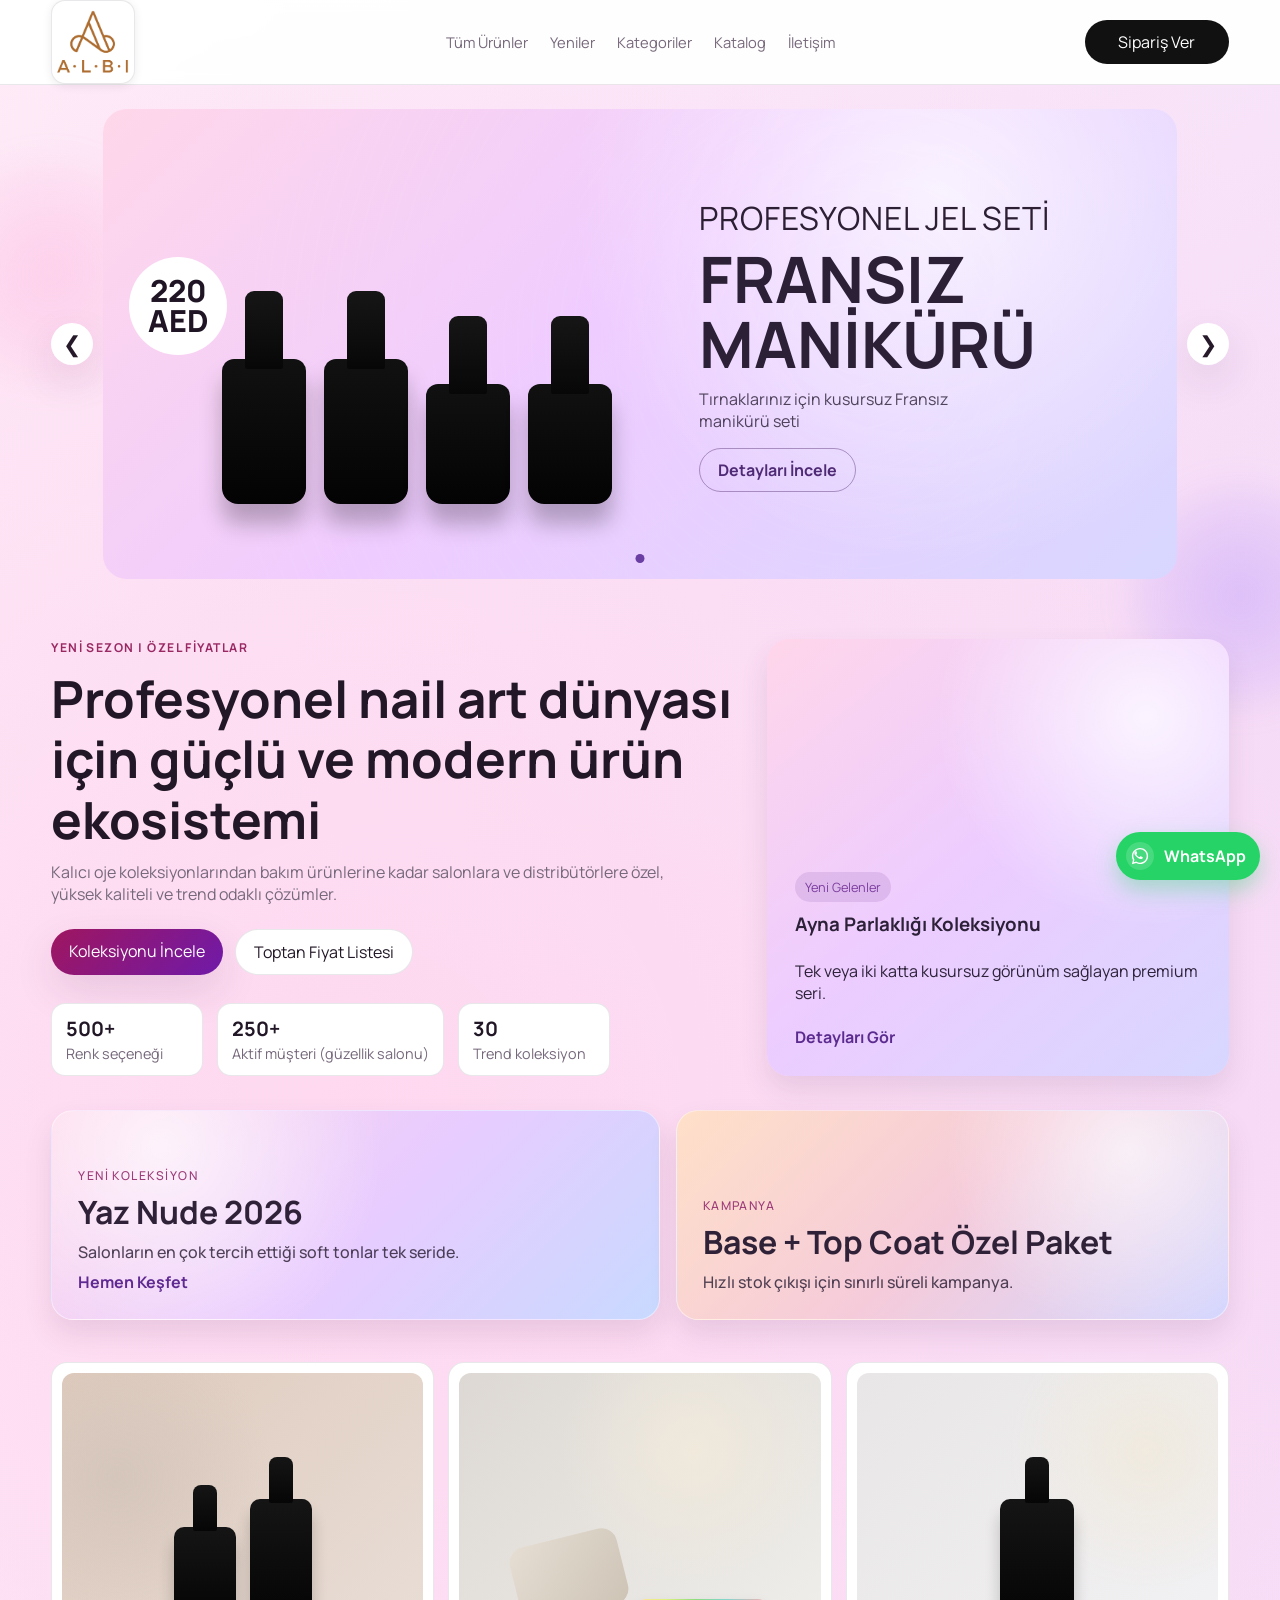
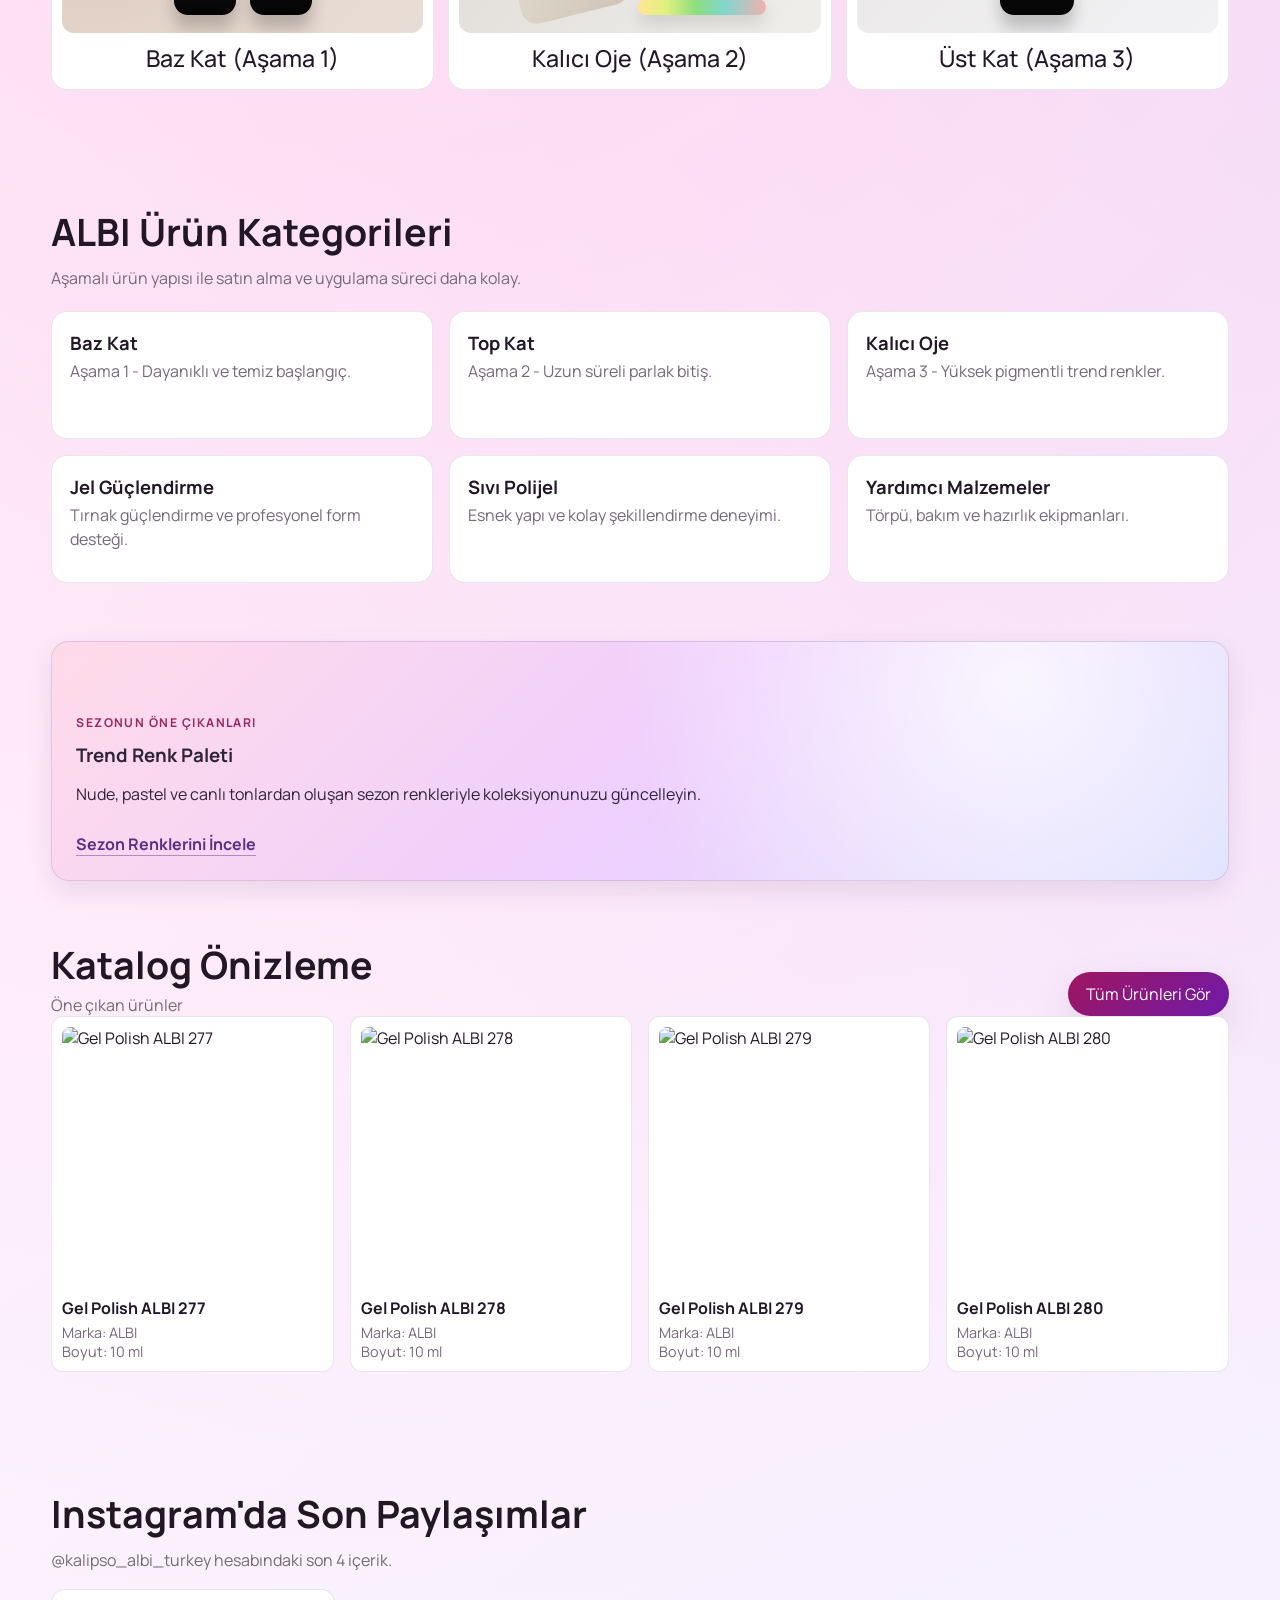
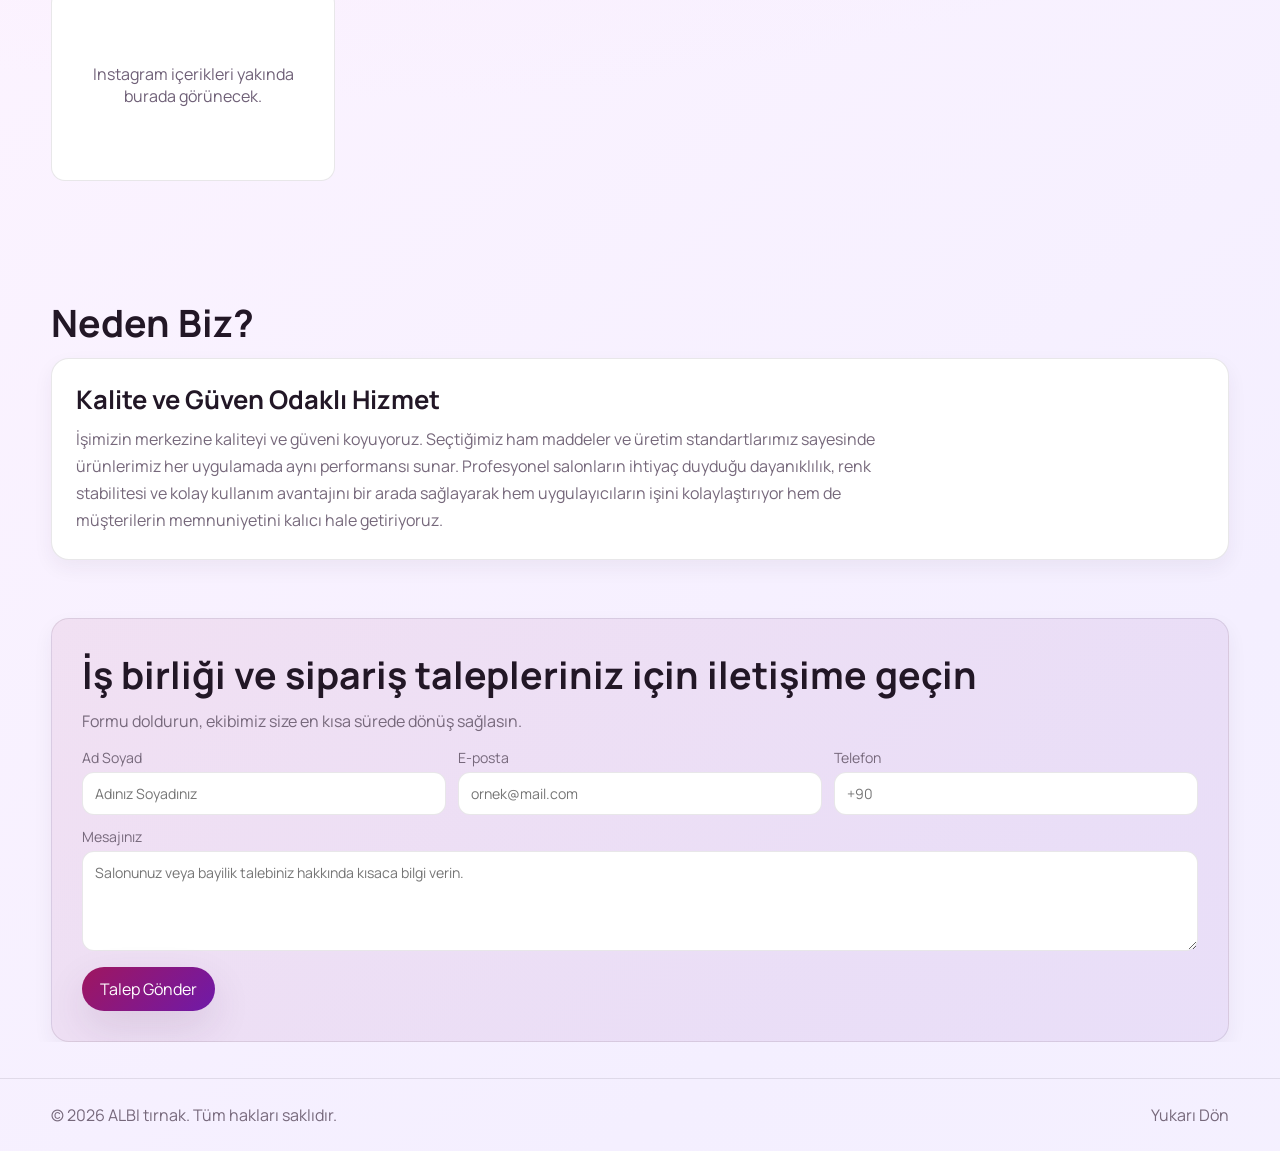
==== commit 0189a538: "feat(home): Instagram son 4 icerik bolumu ve dinamik feed senkronu Co-authored-by: Cursor <cursorage" ====
--- a/index.html
+++ b/index.html
@@ -10,6 +10,7 @@
       name="description"
       content="Profesyonel salonlar ve distribütörler için trend koleksiyonlar, kalıcı oje ve nail art ürünleri."
     />
+    <meta name="google-site-verification" content="IpT8uk2A1SDH9fEyy606ZRSlV7S2An4R5HHEVJWw9BE" />
     <script async src="https://www.googletagmanager.com/gtag/js?id=G-EL9R2YGGH2"></script>
     <script>
       window.dataLayer = window.dataLayer || [];
@@ -234,6 +235,18 @@
         </div>
       </section>
 
+      <section class="section container instagram-section" id="instagram">
+        <div class="section-head">
+          <h2>Instagram'da Son Paylaşımlar</h2>
+          <p>@kalipso_albi_turkey hesabındaki son 4 içerik.</p>
+        </div>
+        <div class="instagram-grid" id="instagramFeed">
+          <a class="instagram-card" href="https://www.instagram.com/kalipso_albi_turkey/" target="_blank" rel="noopener noreferrer">
+            <span class="instagram-card-fallback">Instagram içerikleri yükleniyor...</span>
+          </a>
+        </div>
+      </section>
+
       <section class="section container" id="salonlar">
         <div class="section-head">
           <h2 id="whyTitle">Neden Biz?</h2>
@@ -259,10 +272,10 @@
           <p>Formu doldurun, ekibimiz size en kısa sürede dönüş sağlasın.</p>
         </div>
         <form class="contact-form">
-          <label>Ad Soyad<input type="text" placeholder="Adınız Soyadınız" required /></label>
-          <label>E-posta<input type="email" placeholder="ornek@mail.com" required /></label>
-          <label>Telefon<input type="tel" placeholder="+90" required /></label>
-          <label class="full">Mesajınız<textarea placeholder="Salonunuz veya bayilik talebiniz hakkında kısaca bilgi verin." rows="4"></textarea></label>
+          <label>Ad Soyad<input id="contactName" type="text" placeholder="Adınız Soyadınız" required /></label>
+          <label>E-posta<input id="contactEmail" type="email" placeholder="ornek@mail.com" required /></label>
+          <label>Telefon<input id="contactPhone" type="tel" placeholder="+90" required /></label>
+          <label class="full">Mesajınız<textarea id="contactMessage" placeholder="Salonunuz veya bayilik talebiniz hakkında kısaca bilgi verin." rows="4" required></textarea></label>
           <button type="submit" class="btn btn-primary">Talep Gönder</button>
         </form>
       </section>
--- a/style.css
+++ b/style.css
@@ -926,6 +926,16 @@
   background: #fff;
 }
 
+.catalog-top-filters input {
+  margin-top: 4px;
+  min-width: 150px;
+  border: 1px solid var(--line);
+  border-radius: 10px;
+  padding: 8px 10px;
+  font: inherit;
+  background: #fff;
+}
+
 #resetTopFilters {
   padding: 9px 14px;
 }
@@ -1054,6 +1064,51 @@
   display: grid;
   grid-template-columns: repeat(4, minmax(0, 1fr));
   gap: 16px;
+}
+
+.instagram-section .section-head p {
+  margin-bottom: 0;
+}
+
+.instagram-grid {
+  margin-top: 18px;
+  display: grid;
+  grid-template-columns: repeat(4, minmax(0, 1fr));
+  gap: 14px;
+}
+
+.instagram-card {
+  border-radius: 14px;
+  overflow: hidden;
+  border: 1px solid var(--line);
+  background: #fff;
+  display: grid;
+  grid-template-rows: auto auto;
+  min-height: 100%;
+}
+
+.instagram-card img {
+  width: 100%;
+  aspect-ratio: 1 / 1;
+  object-fit: cover;
+  display: block;
+}
+
+.instagram-card p {
+  margin: 0;
+  padding: 10px 10px 12px;
+  font-size: 0.85rem;
+  color: #4e4057;
+  line-height: 1.35;
+}
+
+.instagram-card-fallback {
+  display: grid;
+  place-items: center;
+  min-height: 190px;
+  padding: 14px;
+  text-align: center;
+  color: #6f6077;
 }
 
 .preview-catalog-link {
@@ -1266,6 +1321,10 @@
   }
 
   .catalog-preview-grid {
+    grid-template-columns: repeat(2, minmax(0, 1fr));
+  }
+
+  .instagram-grid {
     grid-template-columns: repeat(2, minmax(0, 1fr));
   }
 }
@@ -1497,6 +1556,11 @@
     gap: 12px;
   }
 
+  .instagram-grid {
+    grid-template-columns: repeat(2, minmax(0, 1fr));
+    gap: 10px;
+  }
+
   .catalog-card h3 {
     font-size: 0.92rem;
     line-height: 1.25;
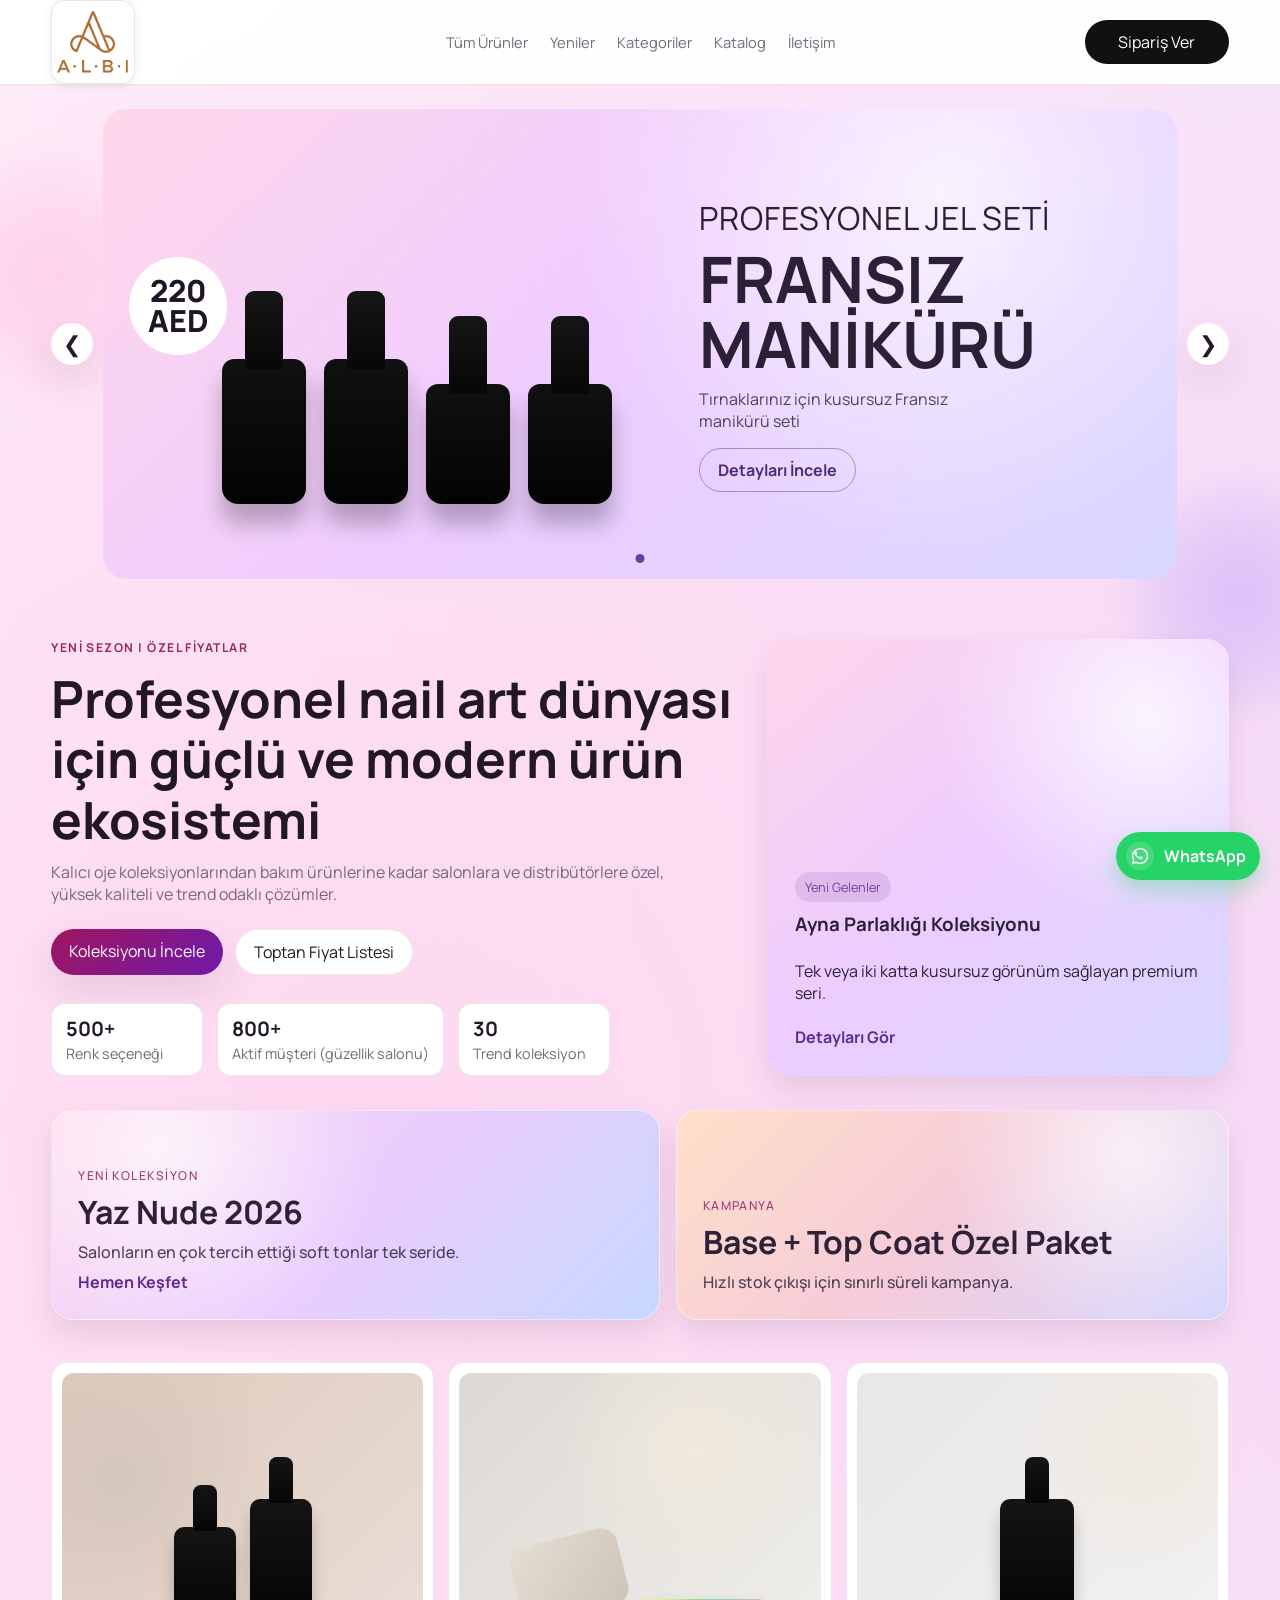
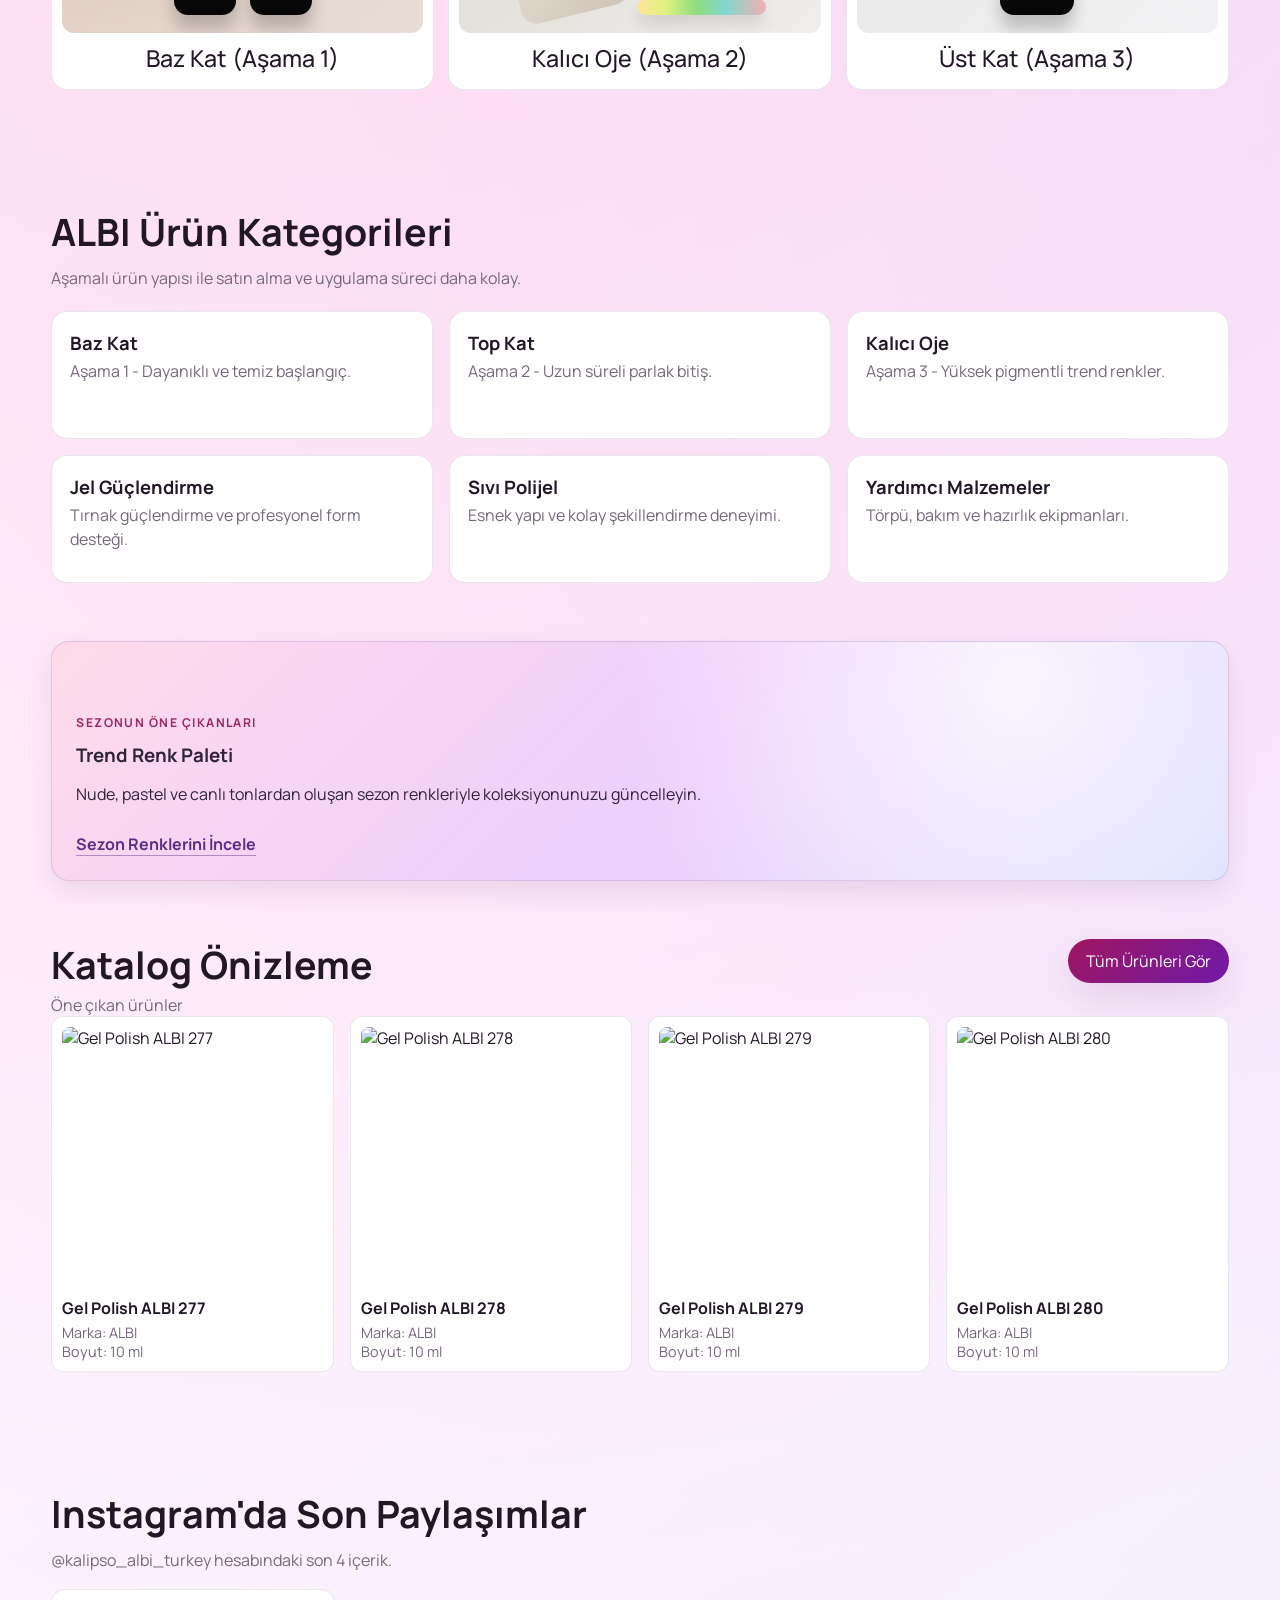
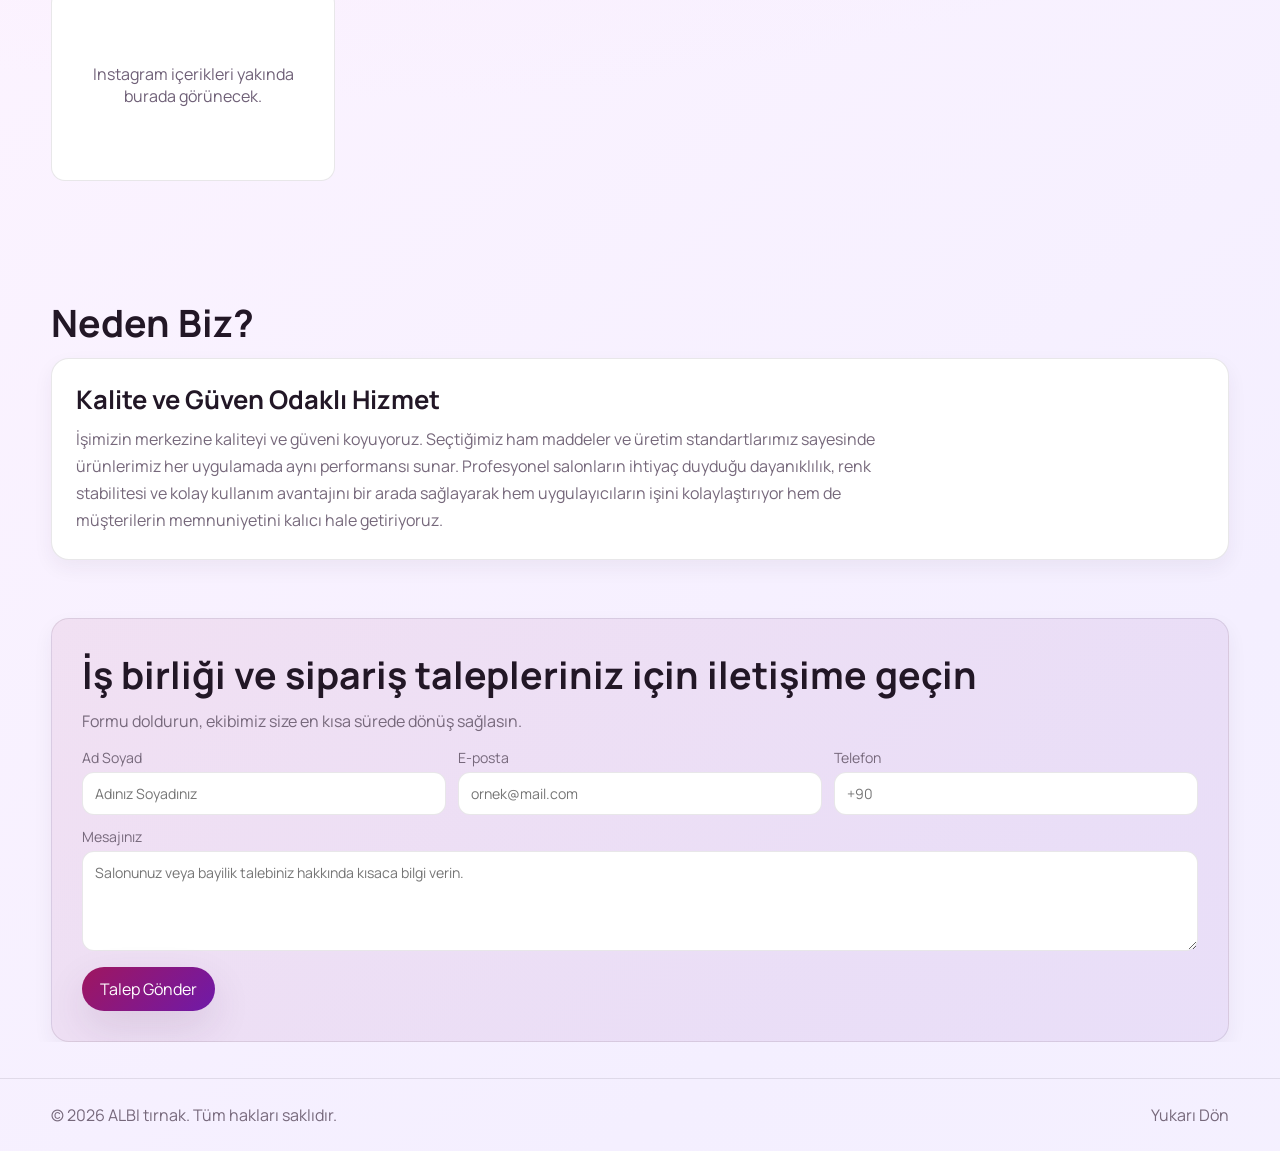
==== commit 45ec7f01: "Katalog: LOVELY tek marka, arama toolbar, istatistik 800+; Instagram script secret yokken basarisiz " ====
--- a/index.html
+++ b/index.html
@@ -111,7 +111,7 @@
               <span>Renk seçeneği</span>
             </div>
             <div>
-              <strong>250+</strong>
+              <strong>800+</strong>
               <span>Aktif müşteri (güzellik salonu)</span>
             </div>
             <div>
--- a/style.css
+++ b/style.css
@@ -891,9 +891,52 @@
 .catalog-head {
   grid-column: 1 / -1;
   display: flex;
-  align-items: flex-end;
+  align-items: flex-start;
   justify-content: space-between;
   gap: 16px;
+}
+
+.catalog-toolbar {
+  grid-column: 1 / -1;
+  display: flex;
+  flex-wrap: wrap;
+  align-items: flex-end;
+  gap: 14px 18px;
+}
+
+.catalog-search-field {
+  flex: 1 1 280px;
+  max-width: min(100%, 440px);
+  min-width: min(100%, 220px);
+}
+
+.catalog-toolbar-label {
+  display: block;
+  font-size: 0.8rem;
+  color: #6f6077;
+}
+
+.catalog-search-field input {
+  display: block;
+  width: 100%;
+  margin-top: 4px;
+  border: 1px solid var(--line);
+  border-radius: 12px;
+  padding: 10px 12px;
+  font: inherit;
+  background: #fff;
+  box-shadow: 0 1px 0 rgba(63, 51, 68, 0.04);
+}
+
+.catalog-search-field input:focus {
+  outline: none;
+  border-color: rgba(159, 22, 95, 0.45);
+  box-shadow: 0 0 0 3px rgba(159, 22, 95, 0.12);
+}
+
+.catalog-toolbar .catalog-top-filters {
+  margin-left: auto;
+  justify-content: flex-end;
 }
 
 .catalog-head h2 {
@@ -908,6 +951,7 @@
 .catalog-top-filters {
   display: flex;
   align-items: end;
+  flex-wrap: wrap;
   gap: 10px;
 }
 
@@ -919,16 +963,6 @@
 .catalog-top-filters select {
   margin-top: 4px;
   min-width: 120px;
-  border: 1px solid var(--line);
-  border-radius: 10px;
-  padding: 8px 10px;
-  font: inherit;
-  background: #fff;
-}
-
-.catalog-top-filters input {
-  margin-top: 4px;
-  min-width: 150px;
   border: 1px solid var(--line);
   border-radius: 10px;
   padding: 8px 10px;
@@ -1485,6 +1519,23 @@
     align-items: flex-start;
   }
 
+  .catalog-toolbar {
+    flex-direction: column;
+    align-items: stretch;
+    gap: 12px;
+  }
+
+  .catalog-search-field {
+    max-width: none;
+    min-width: 0;
+  }
+
+  .catalog-toolbar .catalog-top-filters {
+    margin-left: 0;
+    width: 100%;
+    justify-content: flex-start;
+  }
+
   .catalog-top-filters {
     width: 100%;
     flex-wrap: wrap;
@@ -1579,7 +1630,7 @@
     align-items: flex-start;
   }
 
-  .catalog-top-filters {
+  .catalog-toolbar .catalog-top-filters {
     width: 100%;
   }
 
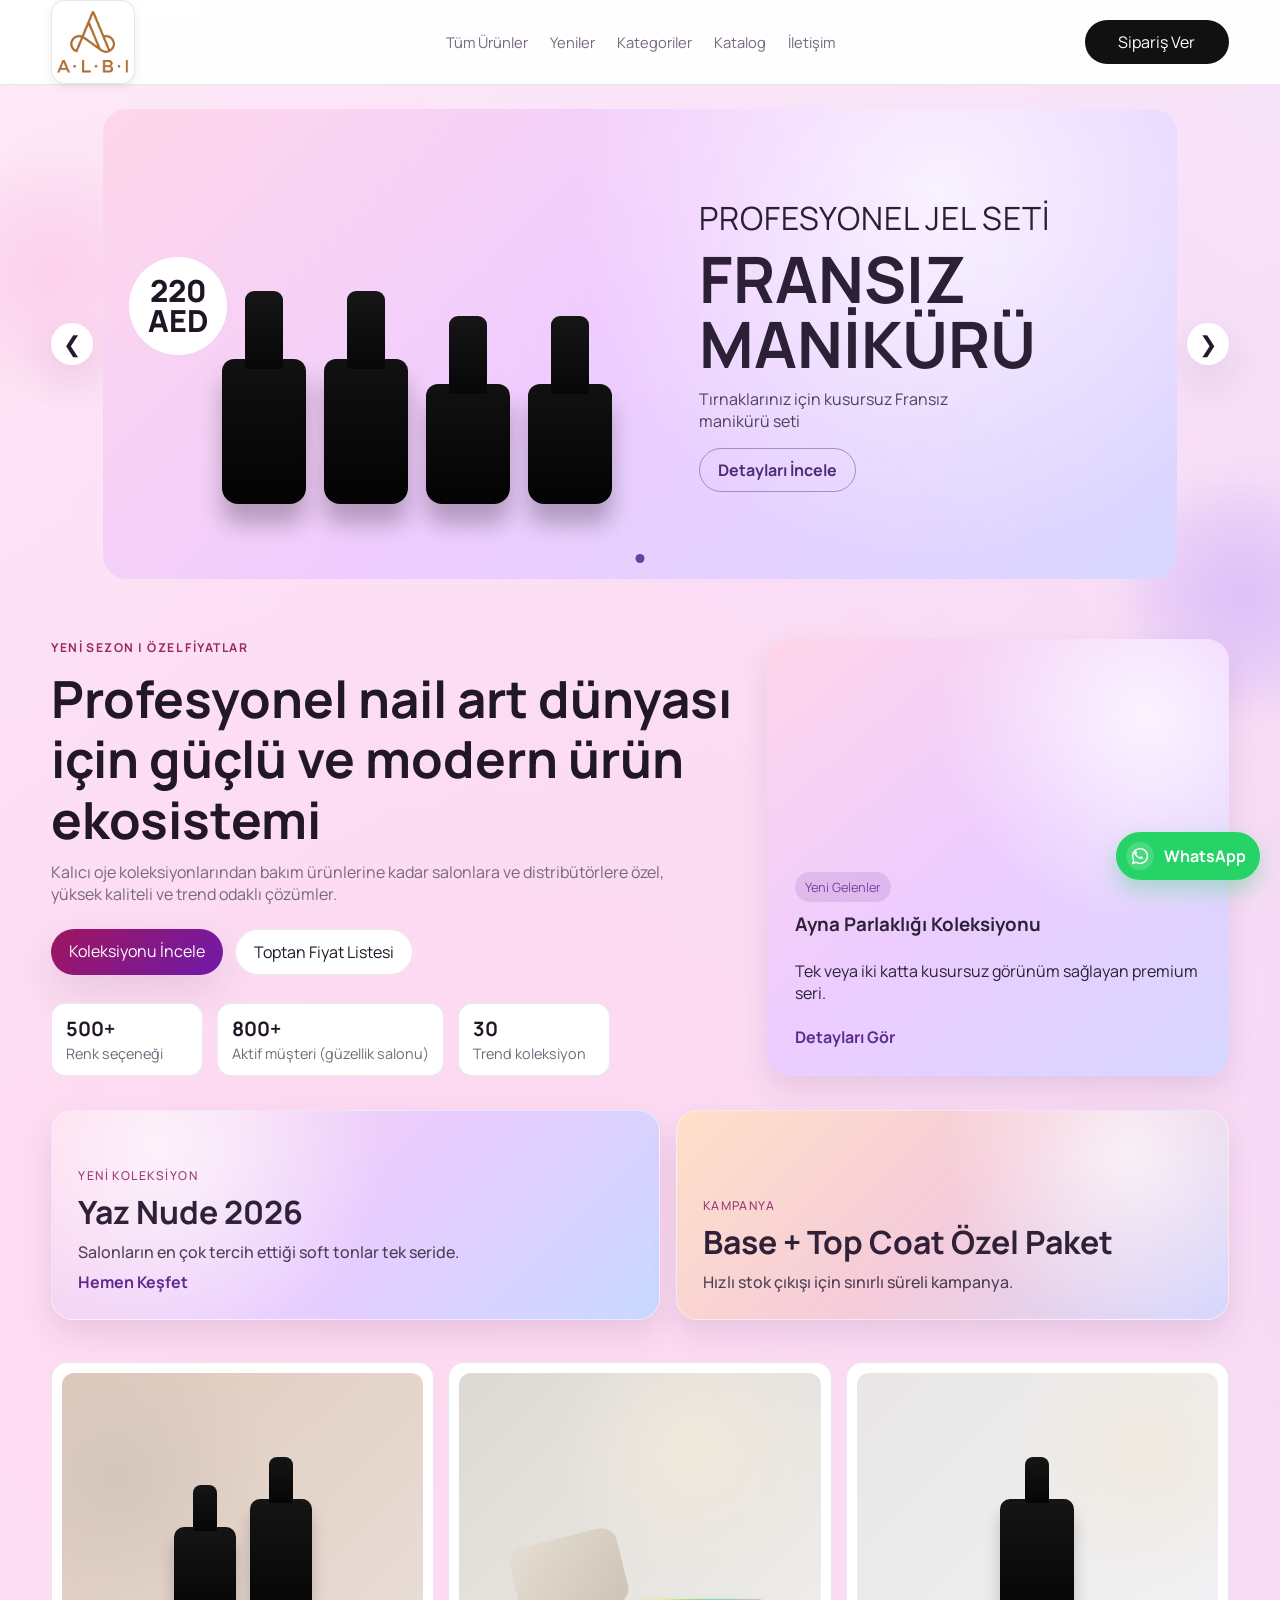
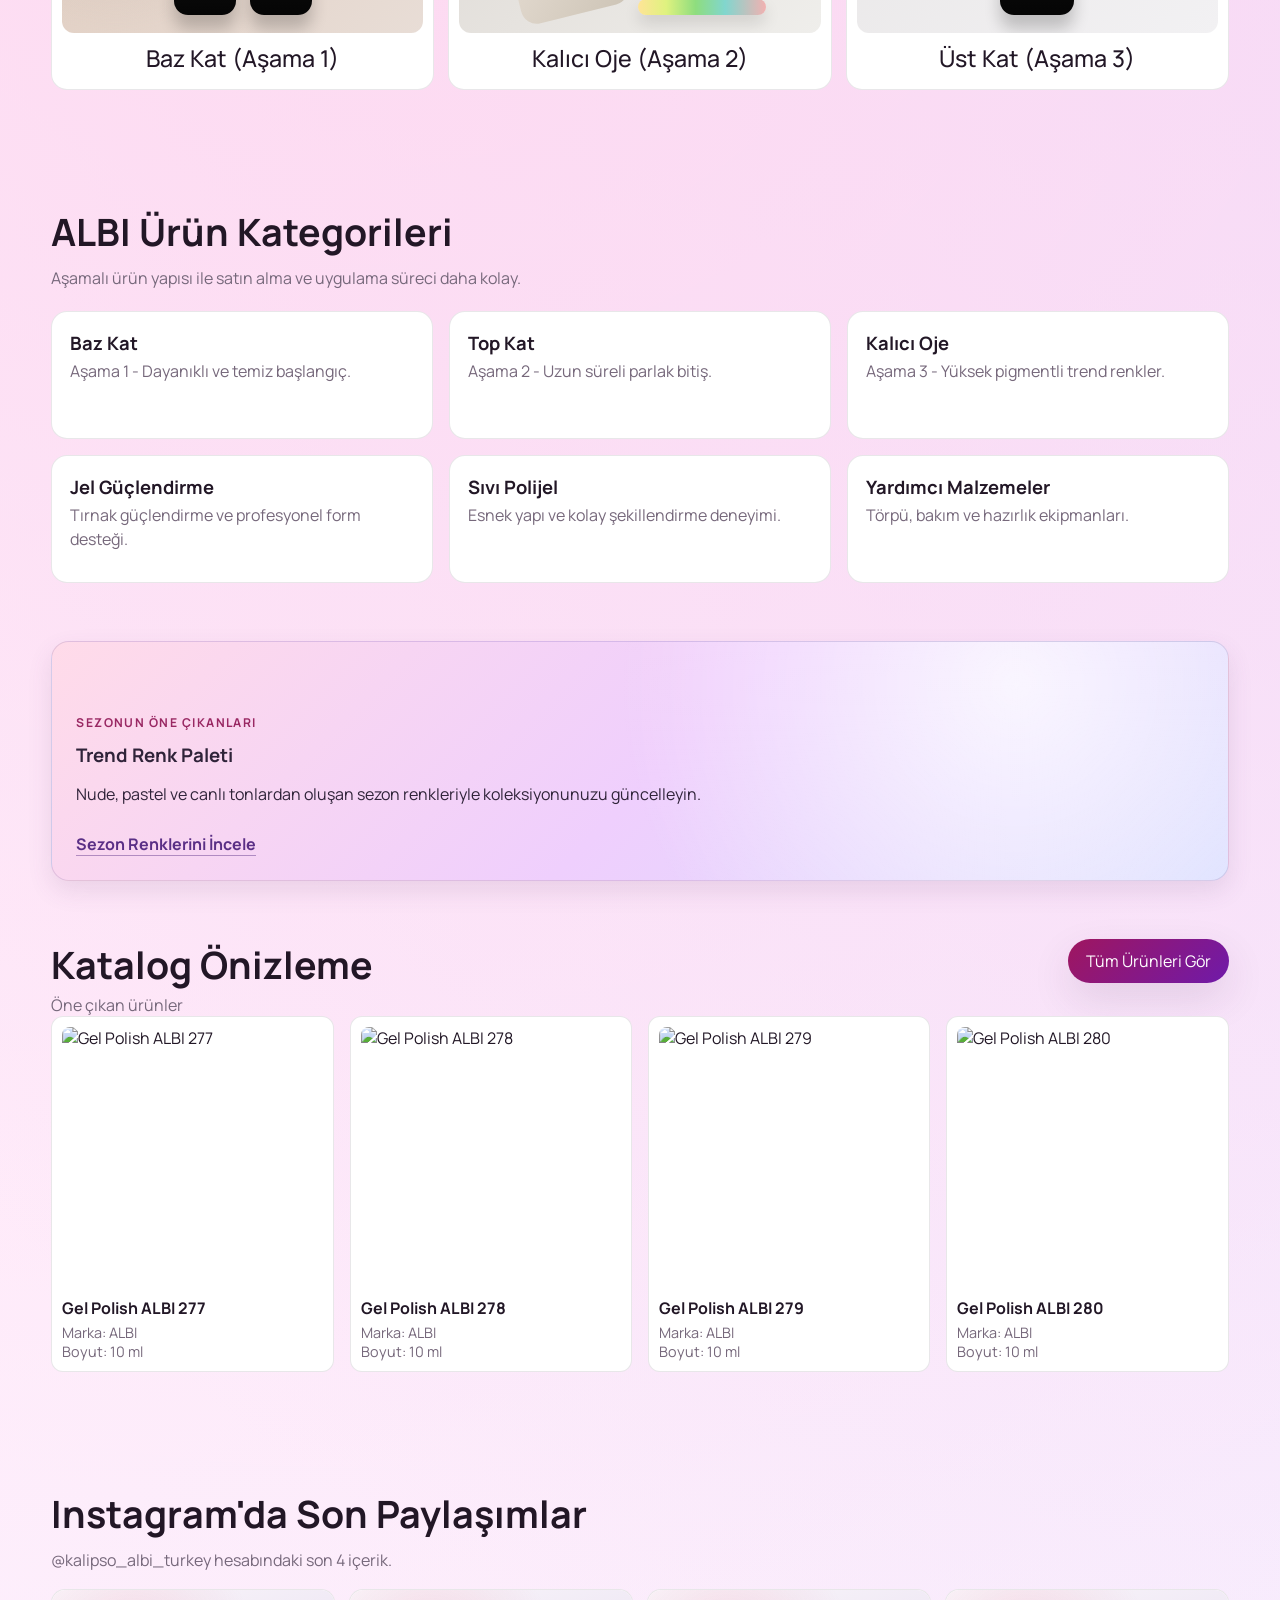
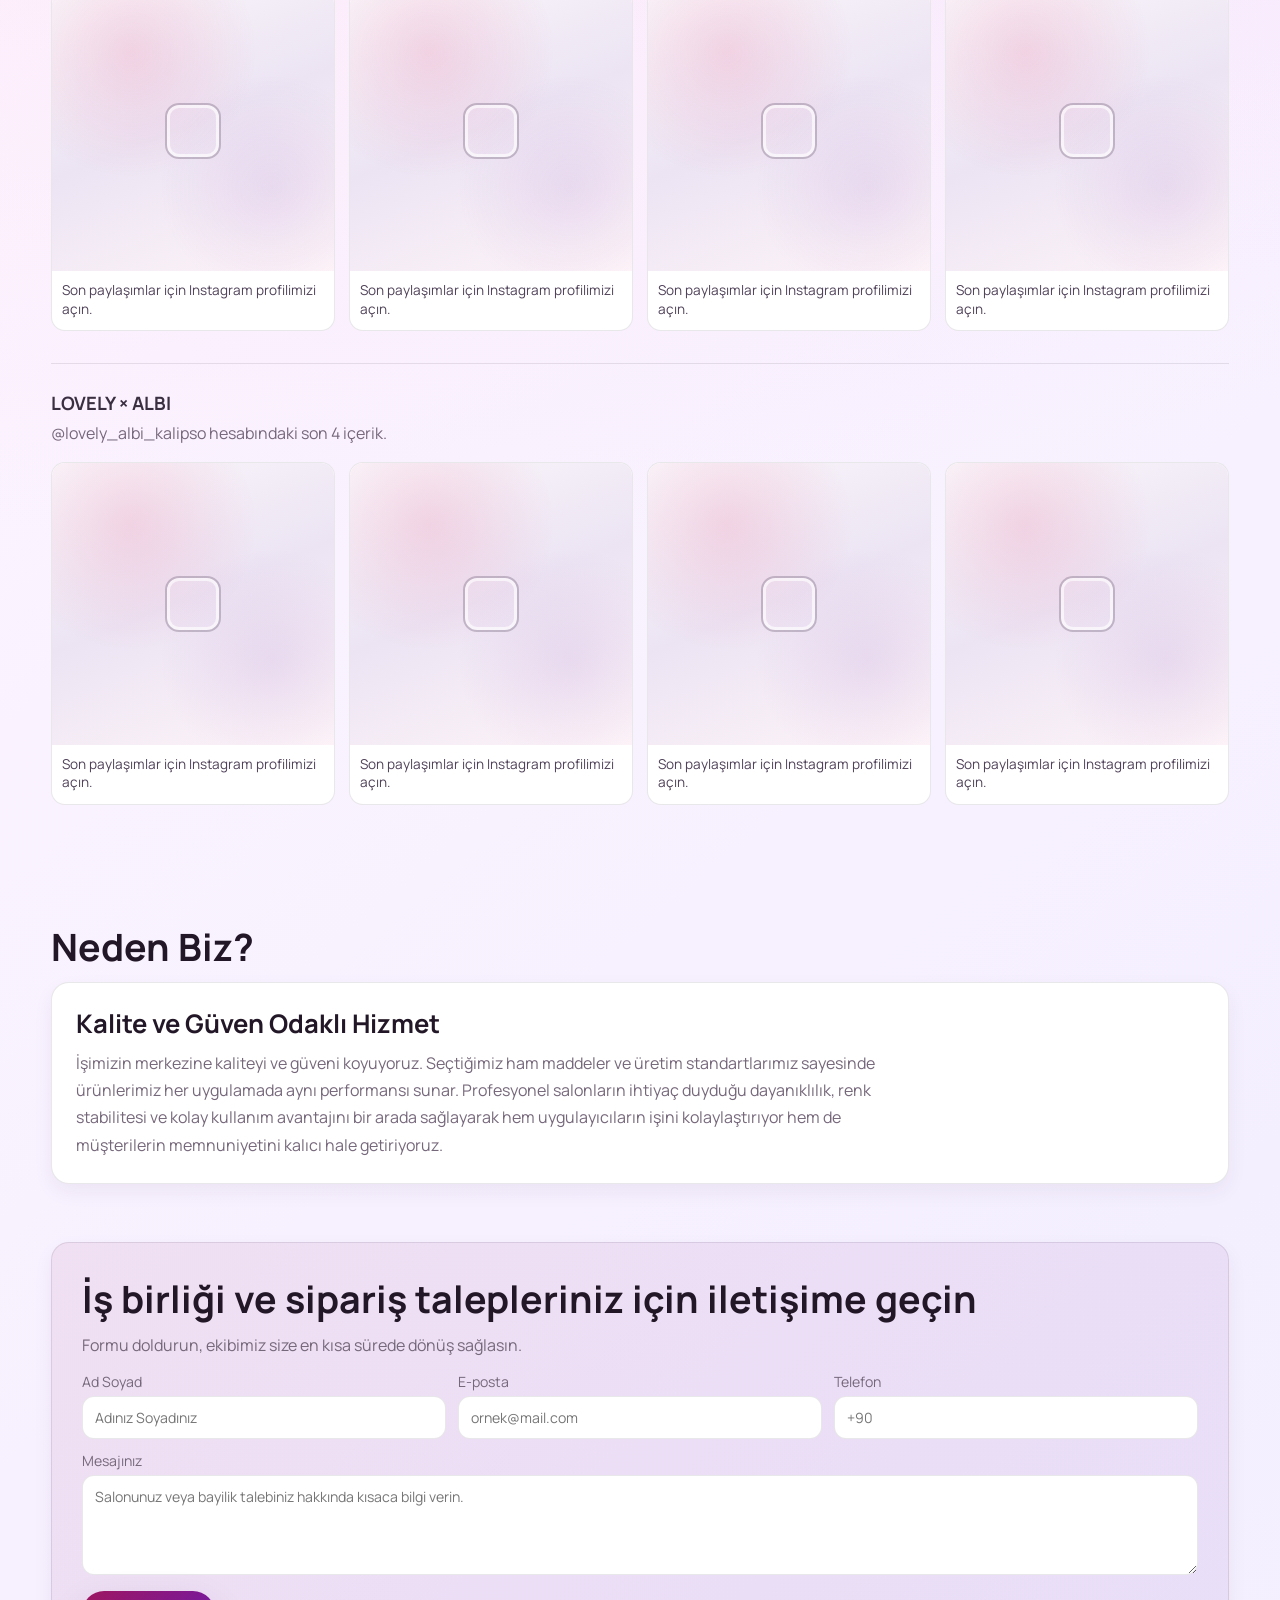
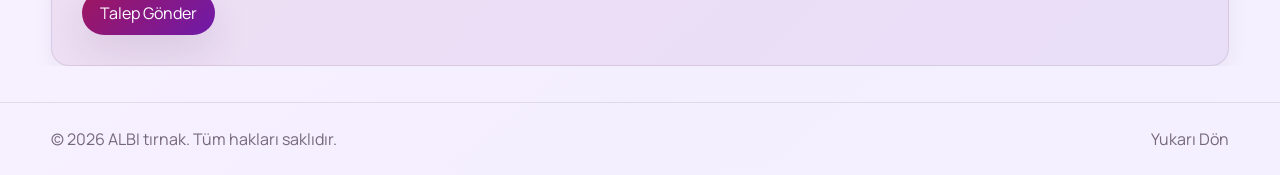
==== commit 7dde7258: "feat: iki Instagram hesabi feedi (v2 JSON), Lovely kategori agaci, katalog/admin Co-authored-by: Cur" ====
--- a/index.html
+++ b/index.html
@@ -238,12 +238,37 @@
       <section class="section container instagram-section" id="instagram">
         <div class="section-head">
           <h2>Instagram'da Son Paylaşımlar</h2>
-          <p>@kalipso_albi_turkey hesabındaki son 4 içerik.</p>
-        </div>
-        <div class="instagram-grid" id="instagramFeed">
-          <a class="instagram-card" href="https://www.instagram.com/kalipso_albi_turkey/" target="_blank" rel="noopener noreferrer">
-            <span class="instagram-card-fallback">Instagram içerikleri yükleniyor...</span>
-          </a>
+        </div>
+        <div class="instagram-block">
+          <div class="section-head instagram-subhead-wrap">
+            <p>
+              <a href="https://www.instagram.com/kalipso_albi_turkey/" target="_blank" rel="noopener noreferrer"
+                >@kalipso_albi_turkey</a
+              >
+              hesabındaki son 4 içerik.
+            </p>
+          </div>
+          <div class="instagram-grid" id="instagramFeed">
+            <a class="instagram-card" href="https://www.instagram.com/kalipso_albi_turkey/" target="_blank" rel="noopener noreferrer">
+              <span class="instagram-card-fallback">Instagram içerikleri yükleniyor...</span>
+            </a>
+          </div>
+        </div>
+        <div class="instagram-block instagram-block--secondary">
+          <div class="section-head instagram-subhead-wrap">
+            <h3 class="instagram-subtitle">LOVELY × ALBI</h3>
+            <p>
+              <a href="https://www.instagram.com/lovely_albi_kalipso/" target="_blank" rel="noopener noreferrer"
+                >@lovely_albi_kalipso</a
+              >
+              hesabındaki son 4 içerik.
+            </p>
+          </div>
+          <div class="instagram-grid" id="instagramFeedLovely">
+            <a class="instagram-card" href="https://www.instagram.com/lovely_albi_kalipso/" target="_blank" rel="noopener noreferrer">
+              <span class="instagram-card-fallback">Instagram içerikleri yükleniyor...</span>
+            </a>
+          </div>
         </div>
       </section>
 
--- a/style.css
+++ b/style.css
@@ -899,15 +899,15 @@
 .catalog-toolbar {
   grid-column: 1 / -1;
   display: flex;
-  flex-wrap: wrap;
-  align-items: flex-end;
-  gap: 14px 18px;
+  flex-direction: column;
+  align-items: stretch;
+  gap: 14px;
 }
 
 .catalog-search-field {
-  flex: 1 1 280px;
-  max-width: min(100%, 440px);
-  min-width: min(100%, 220px);
+  width: 100%;
+  max-width: none;
+  min-width: 0;
 }
 
 .catalog-toolbar-label {
@@ -921,8 +921,8 @@
   width: 100%;
   margin-top: 4px;
   border: 1px solid var(--line);
-  border-radius: 12px;
-  padding: 10px 12px;
+  border-radius: 999px;
+  padding: 10px 16px;
   font: inherit;
   background: #fff;
   box-shadow: 0 1px 0 rgba(63, 51, 68, 0.04);
@@ -935,8 +935,10 @@
 }
 
 .catalog-toolbar .catalog-top-filters {
-  margin-left: auto;
-  justify-content: flex-end;
+  width: 100%;
+  margin-left: 0;
+  justify-content: flex-start;
+  flex-wrap: wrap;
 }
 
 .catalog-head h2 {
@@ -1104,6 +1106,31 @@
   margin-bottom: 0;
 }
 
+.instagram-section > .section-head {
+  margin-bottom: 8px;
+}
+
+.instagram-block--secondary {
+  margin-top: 32px;
+  padding-top: 28px;
+  border-top: 1px solid var(--line);
+}
+
+.instagram-subhead-wrap {
+  margin-bottom: 0;
+}
+
+.instagram-subhead-wrap p {
+  margin-top: 6px;
+}
+
+.instagram-subtitle {
+  margin: 0 0 4px;
+  font-size: 1.15rem;
+  font-weight: 700;
+  color: #3a2f40;
+}
+
 .instagram-grid {
   margin-top: 18px;
   display: grid;
@@ -1143,6 +1170,45 @@
   padding: 14px;
   text-align: center;
   color: #6f6077;
+}
+
+.instagram-card-placeholder {
+  text-decoration: none;
+  color: inherit;
+  transition: border-color 0.15s ease, box-shadow 0.15s ease;
+}
+
+.instagram-card-placeholder:hover {
+  border-color: #c9b8d4;
+  box-shadow: 0 6px 20px rgba(78, 64, 87, 0.08);
+}
+
+.instagram-card-ph-visual {
+  display: block;
+  width: 100%;
+  aspect-ratio: 1 / 1;
+  background:
+    radial-gradient(circle at 28% 22%, rgba(225, 48, 108, 0.14), transparent 42%),
+    radial-gradient(circle at 78% 70%, rgba(131, 58, 180, 0.1), transparent 38%),
+    linear-gradient(158deg, #faf7fb 0%, #ece4f3 48%, #fdf4f8 100%);
+  position: relative;
+}
+
+.instagram-card-ph-visual::after {
+  content: "";
+  position: absolute;
+  inset: 0;
+  margin: auto;
+  width: 52px;
+  height: 52px;
+  border-radius: 14px;
+  border: 2.5px solid rgba(110, 96, 119, 0.35);
+  box-shadow: inset 0 0 0 3px rgba(255, 255, 255, 0.65);
+}
+
+.instagram-card-ph-caption {
+  font-size: 0.82rem;
+  color: #5c4d64;
 }
 
 .preview-catalog-link {
@@ -1519,28 +1585,6 @@
     align-items: flex-start;
   }
 
-  .catalog-toolbar {
-    flex-direction: column;
-    align-items: stretch;
-    gap: 12px;
-  }
-
-  .catalog-search-field {
-    max-width: none;
-    min-width: 0;
-  }
-
-  .catalog-toolbar .catalog-top-filters {
-    margin-left: 0;
-    width: 100%;
-    justify-content: flex-start;
-  }
-
-  .catalog-top-filters {
-    width: 100%;
-    flex-wrap: wrap;
-  }
-
   .catalog-empty,
   .catalog-pagination {
     grid-column: 1 / -1;
@@ -1630,10 +1674,6 @@
     align-items: flex-start;
   }
 
-  .catalog-toolbar .catalog-top-filters {
-    width: 100%;
-  }
-
   .contact {
     padding: 22px;
   }
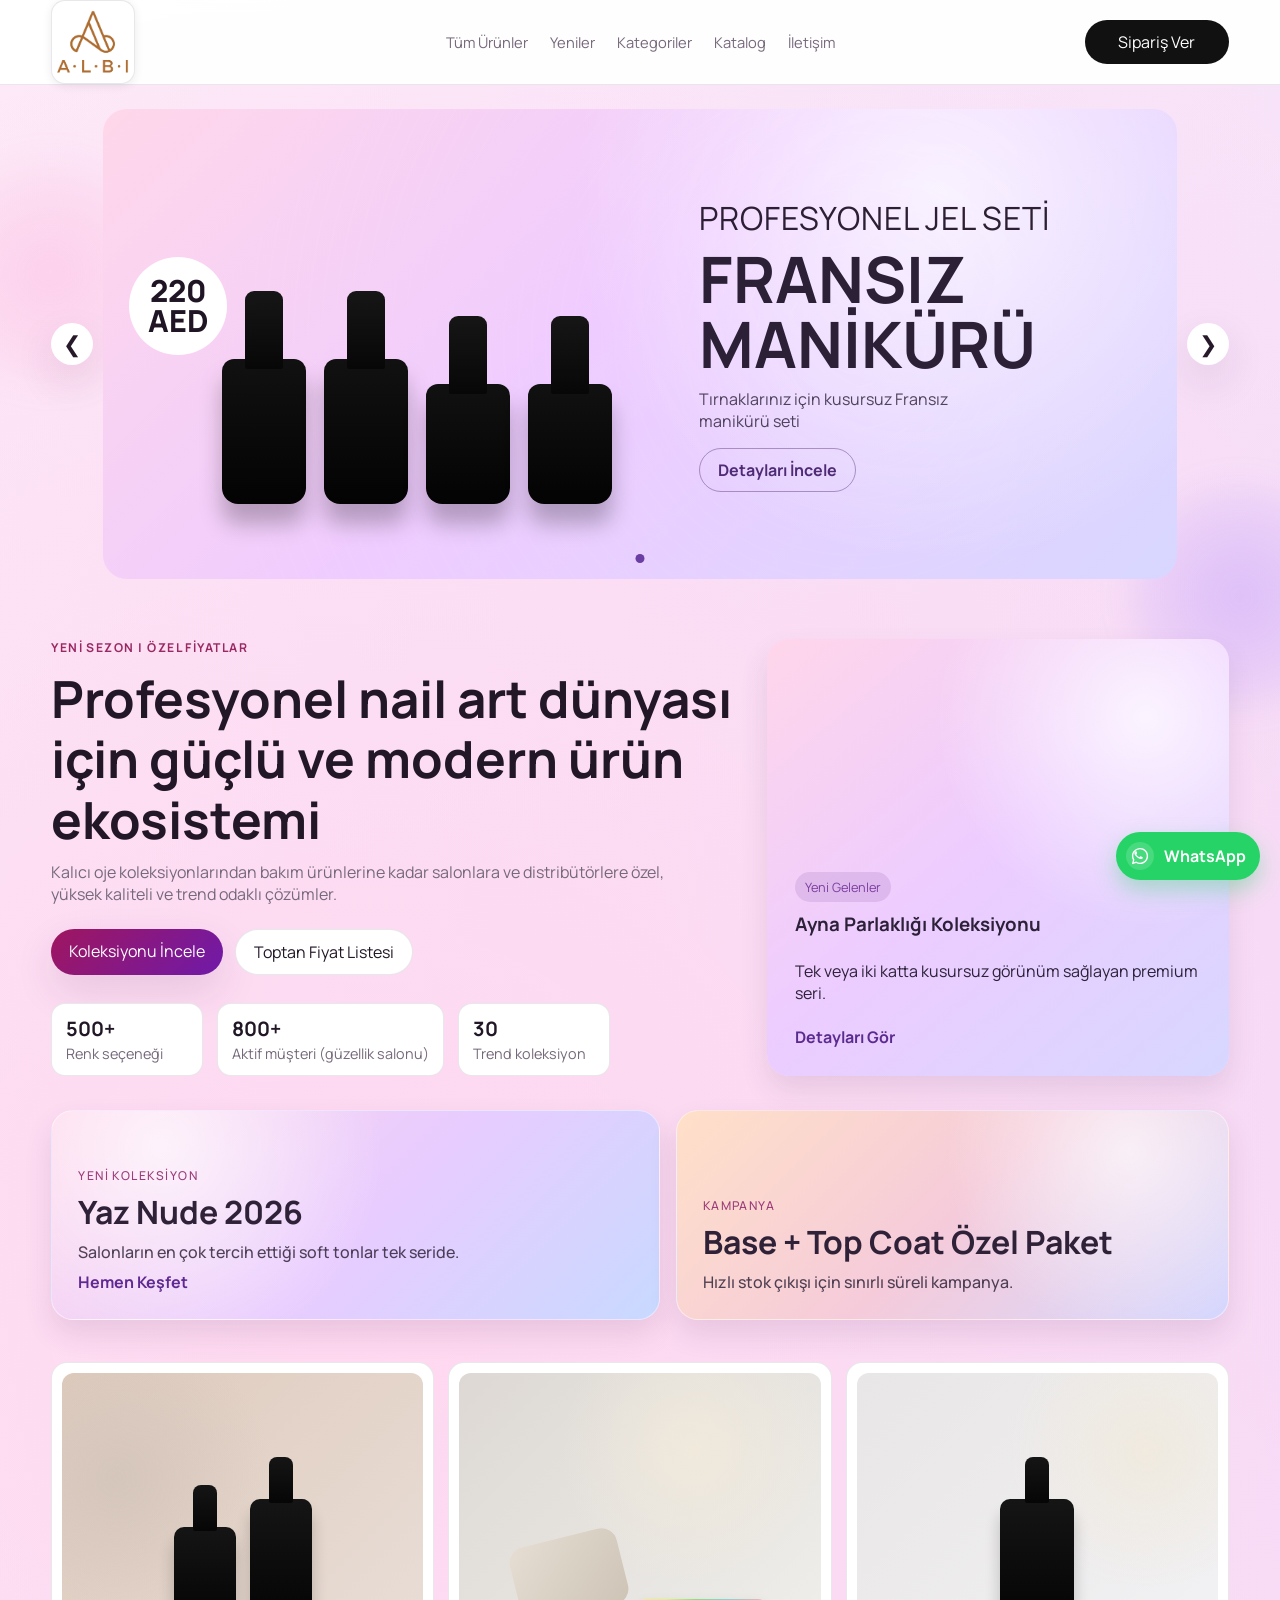
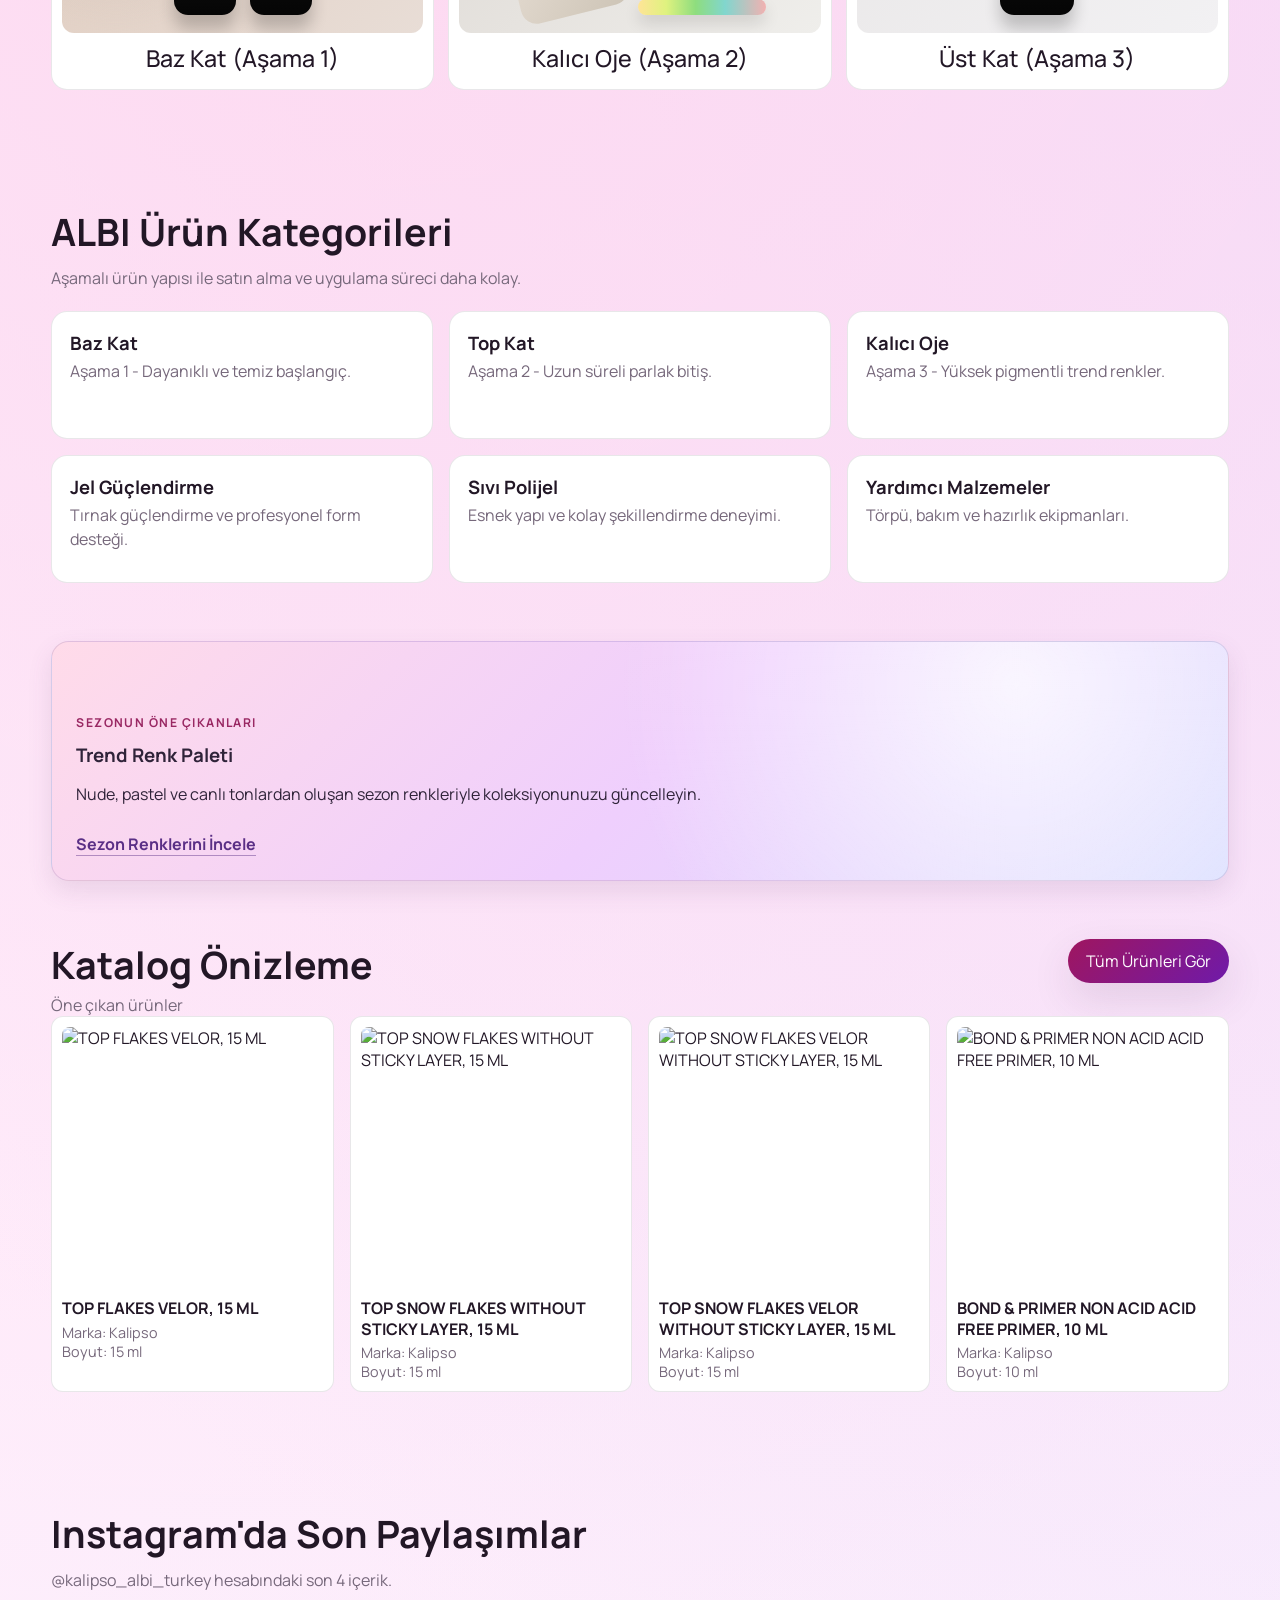
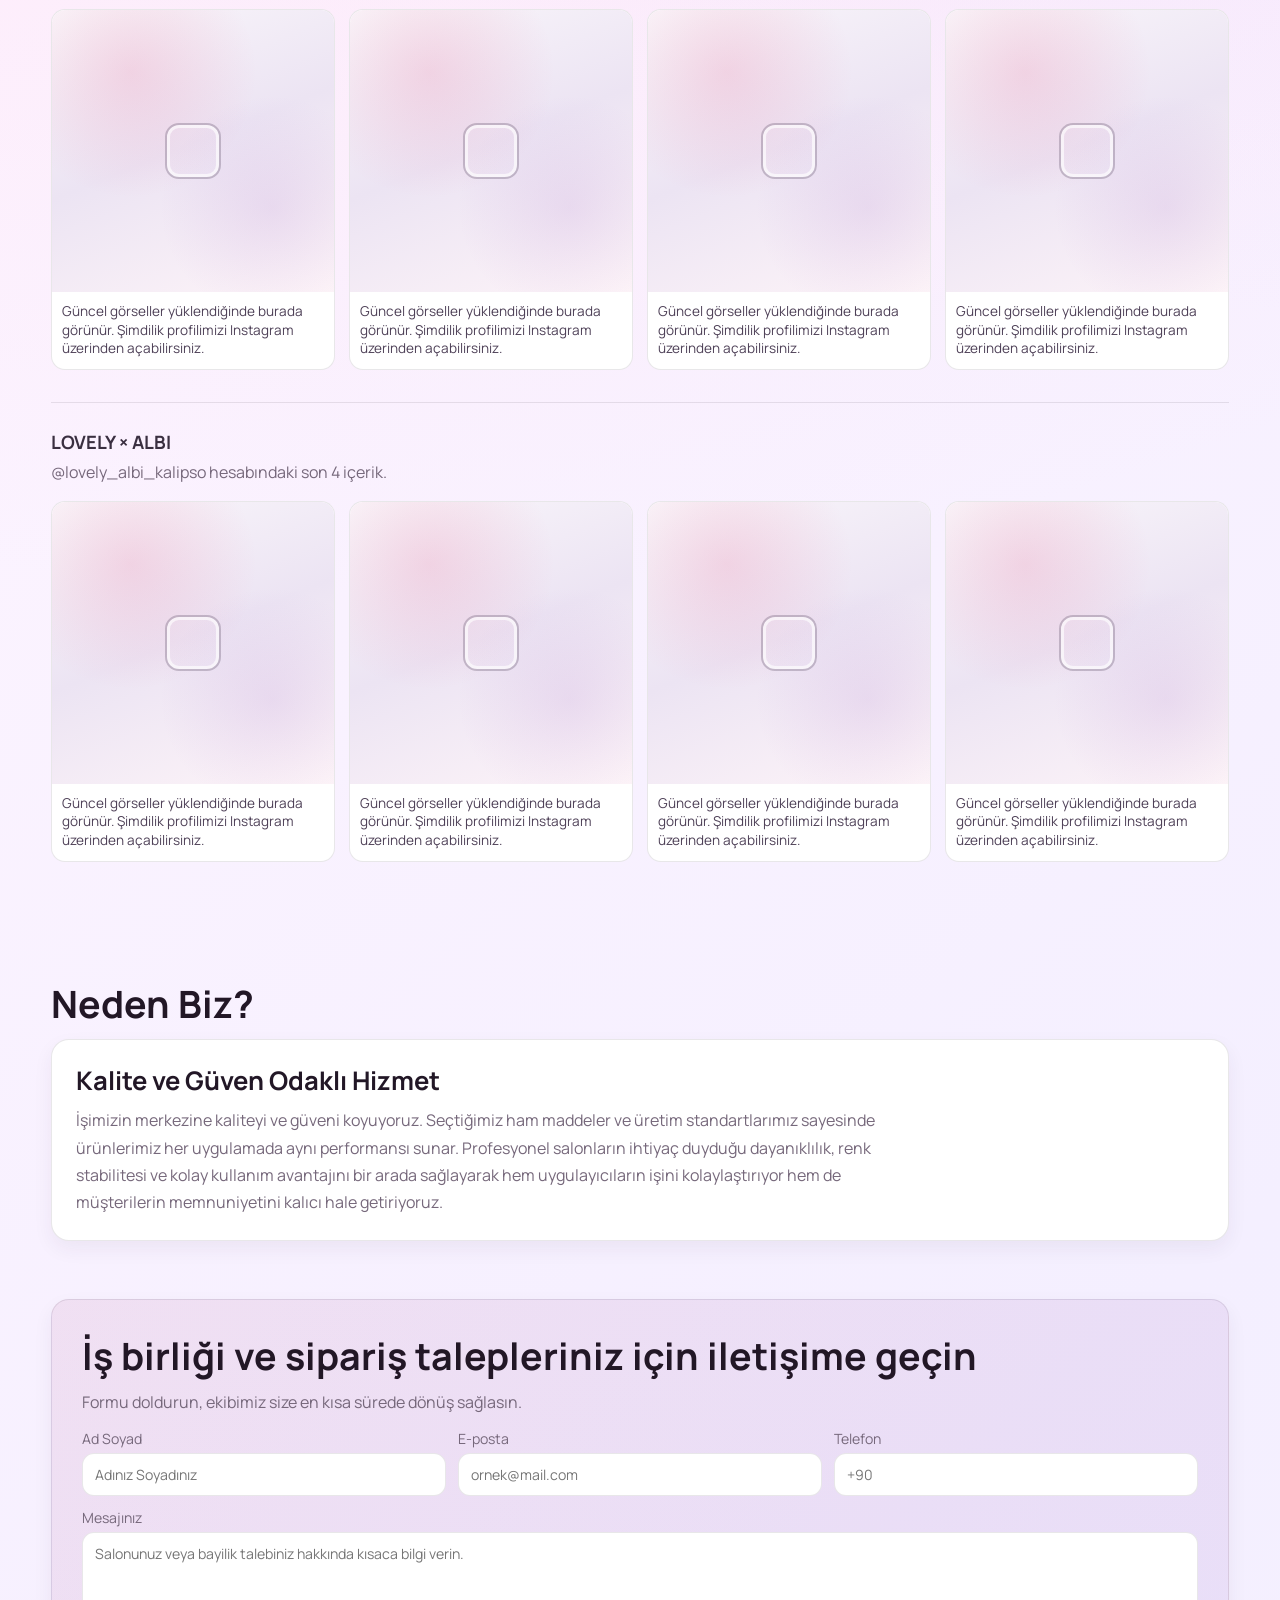
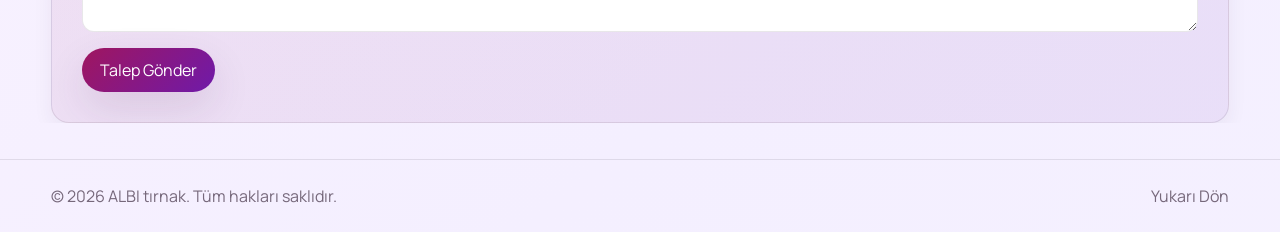
==== commit ad190646: "Remove ALBI-branded products from catalog and migrate localStorage Co-authored-by: Cursor <cursorage" ====
--- a/index.html
+++ b/index.html
@@ -210,26 +210,26 @@
         <div class="catalog-preview-grid" id="catalogPreviewGrid">
           <article class="catalog-card">
             <div class="catalog-photo"></div>
-            <h3>Kalıcı Oje ALBI 277</h3>
-            <p>Marka: ALBI</p>
+            <h3>Kalıcı Oje Kalipso (örnek)</h3>
+            <p>Marka: Kalipso</p>
             <p>Boyut: 10 ml</p>
           </article>
           <article class="catalog-card">
             <div class="catalog-photo tone-2"></div>
-            <h3>Kalıcı Oje ALBI 278</h3>
-            <p>Marka: ALBI</p>
+            <h3>Kalıcı Oje Kalipso (örnek)</h3>
+            <p>Marka: Kalipso</p>
             <p>Boyut: 10 ml</p>
           </article>
           <article class="catalog-card">
             <div class="catalog-photo tone-3"></div>
-            <h3>Top Kat ALBI 401</h3>
-            <p>Marka: ALBI</p>
+            <h3>Top Kat Kalipso (örnek)</h3>
+            <p>Marka: Kalipso</p>
             <p>Boyut: 10 ml</p>
           </article>
           <article class="catalog-card">
             <div class="catalog-photo tone-7"></div>
-            <h3>Jel Güçlendirme ALBI 510</h3>
-            <p>Marka: ALBI</p>
+            <h3>Jel Güçlendirme Kalipso (örnek)</h3>
+            <p>Marka: Kalipso</p>
             <p>Boyut: 15 ml</p>
           </article>
         </div>
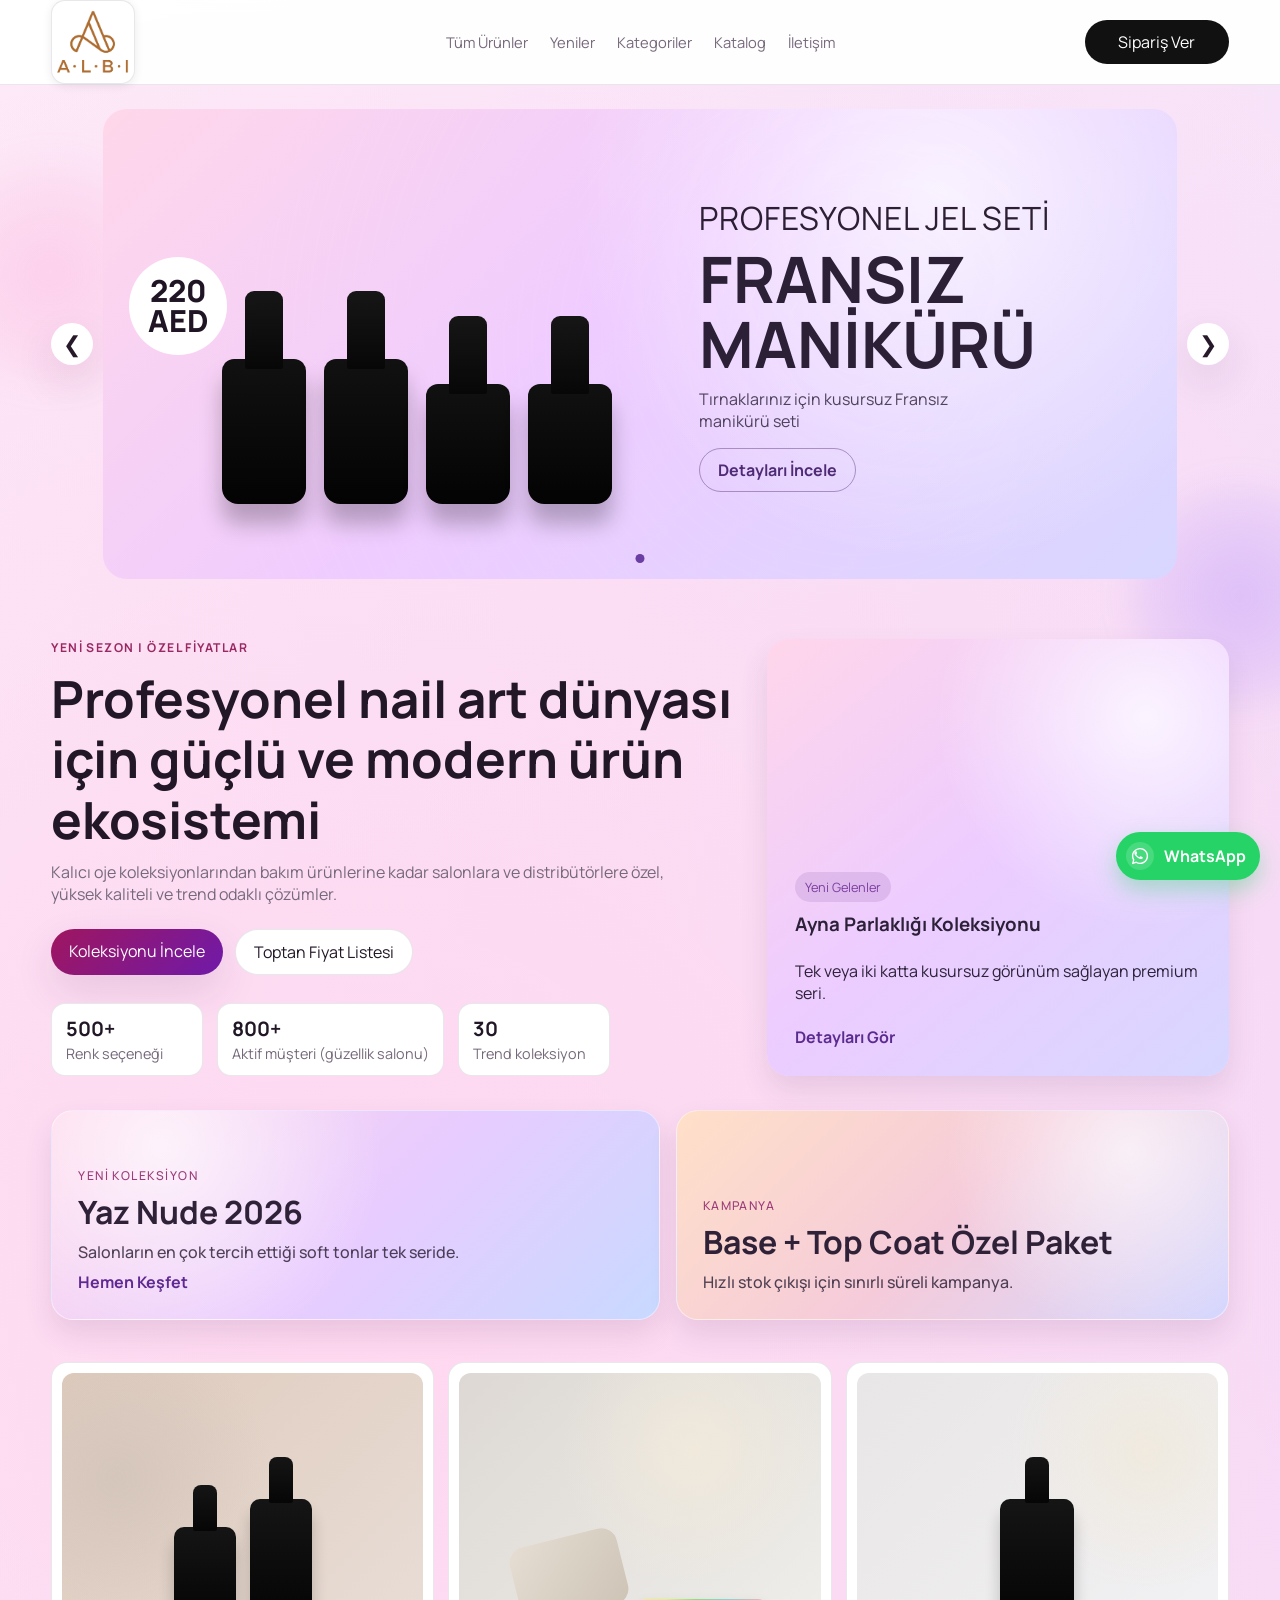
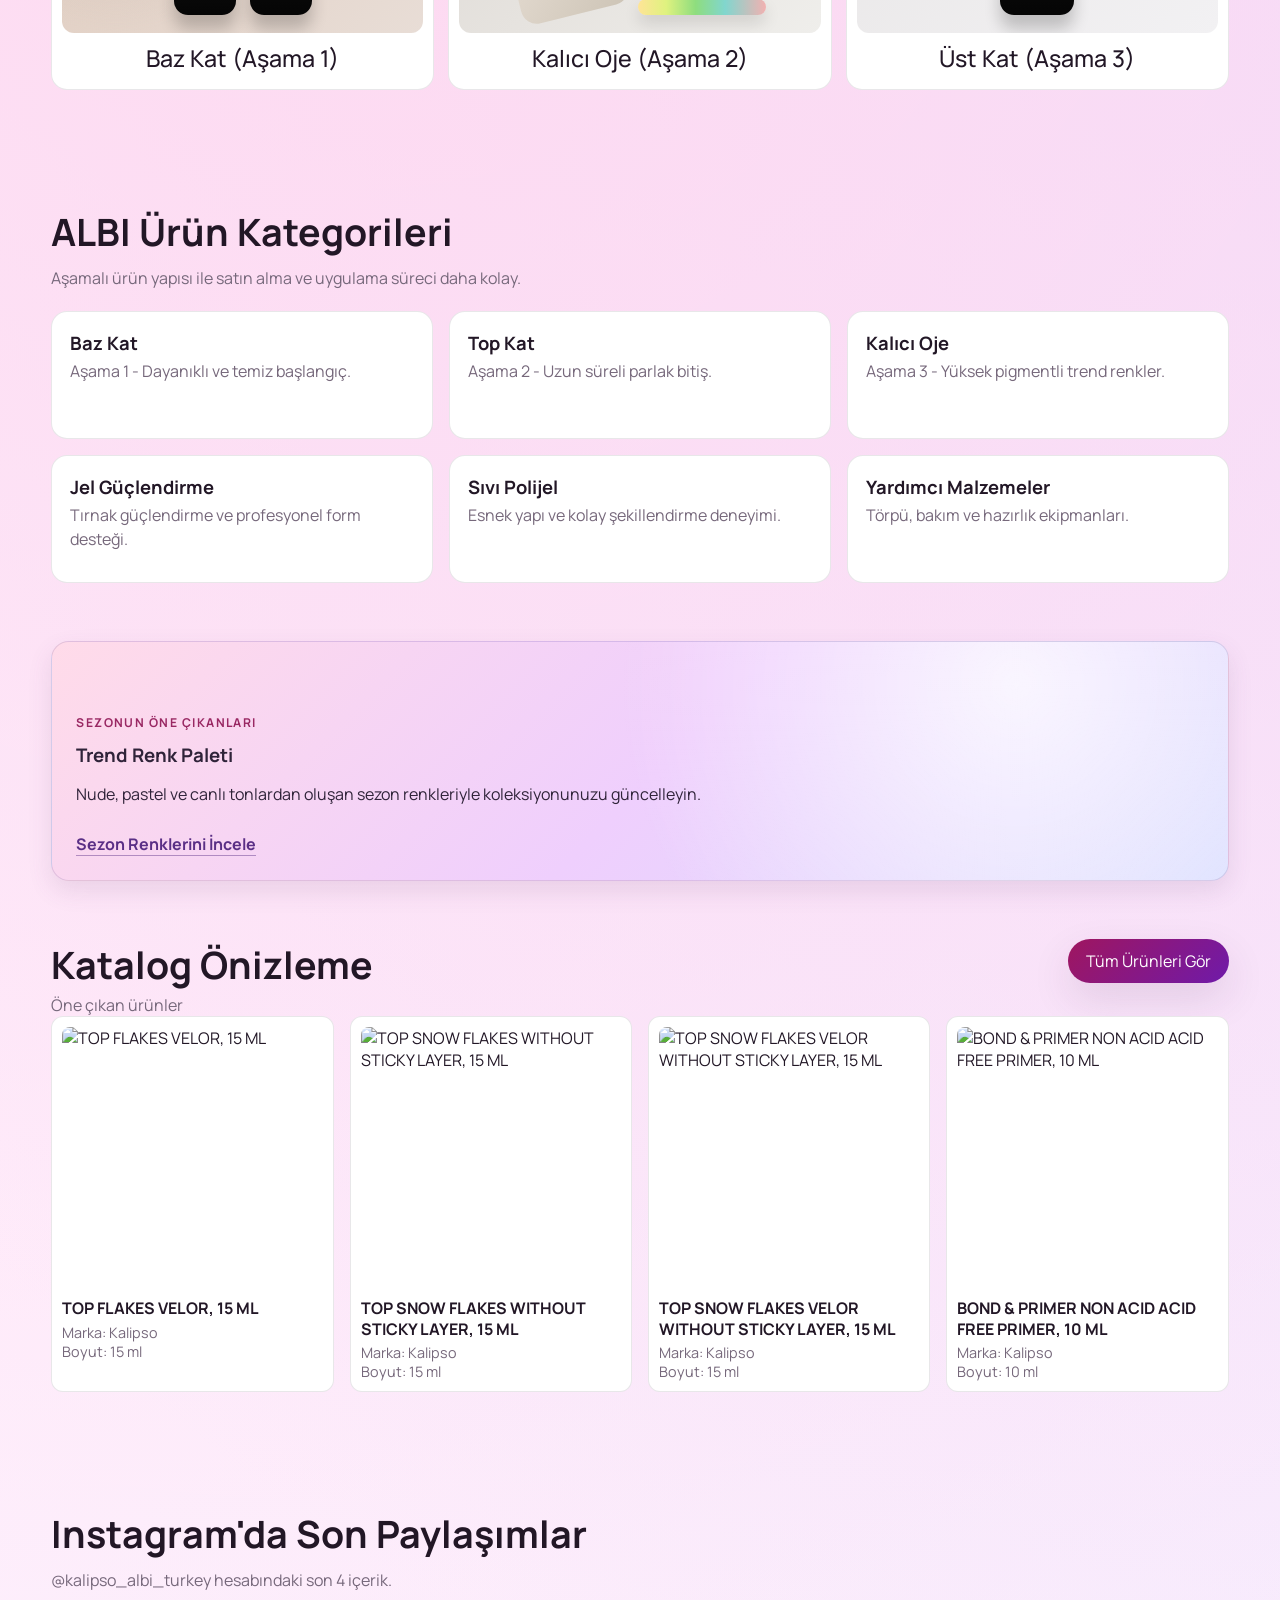
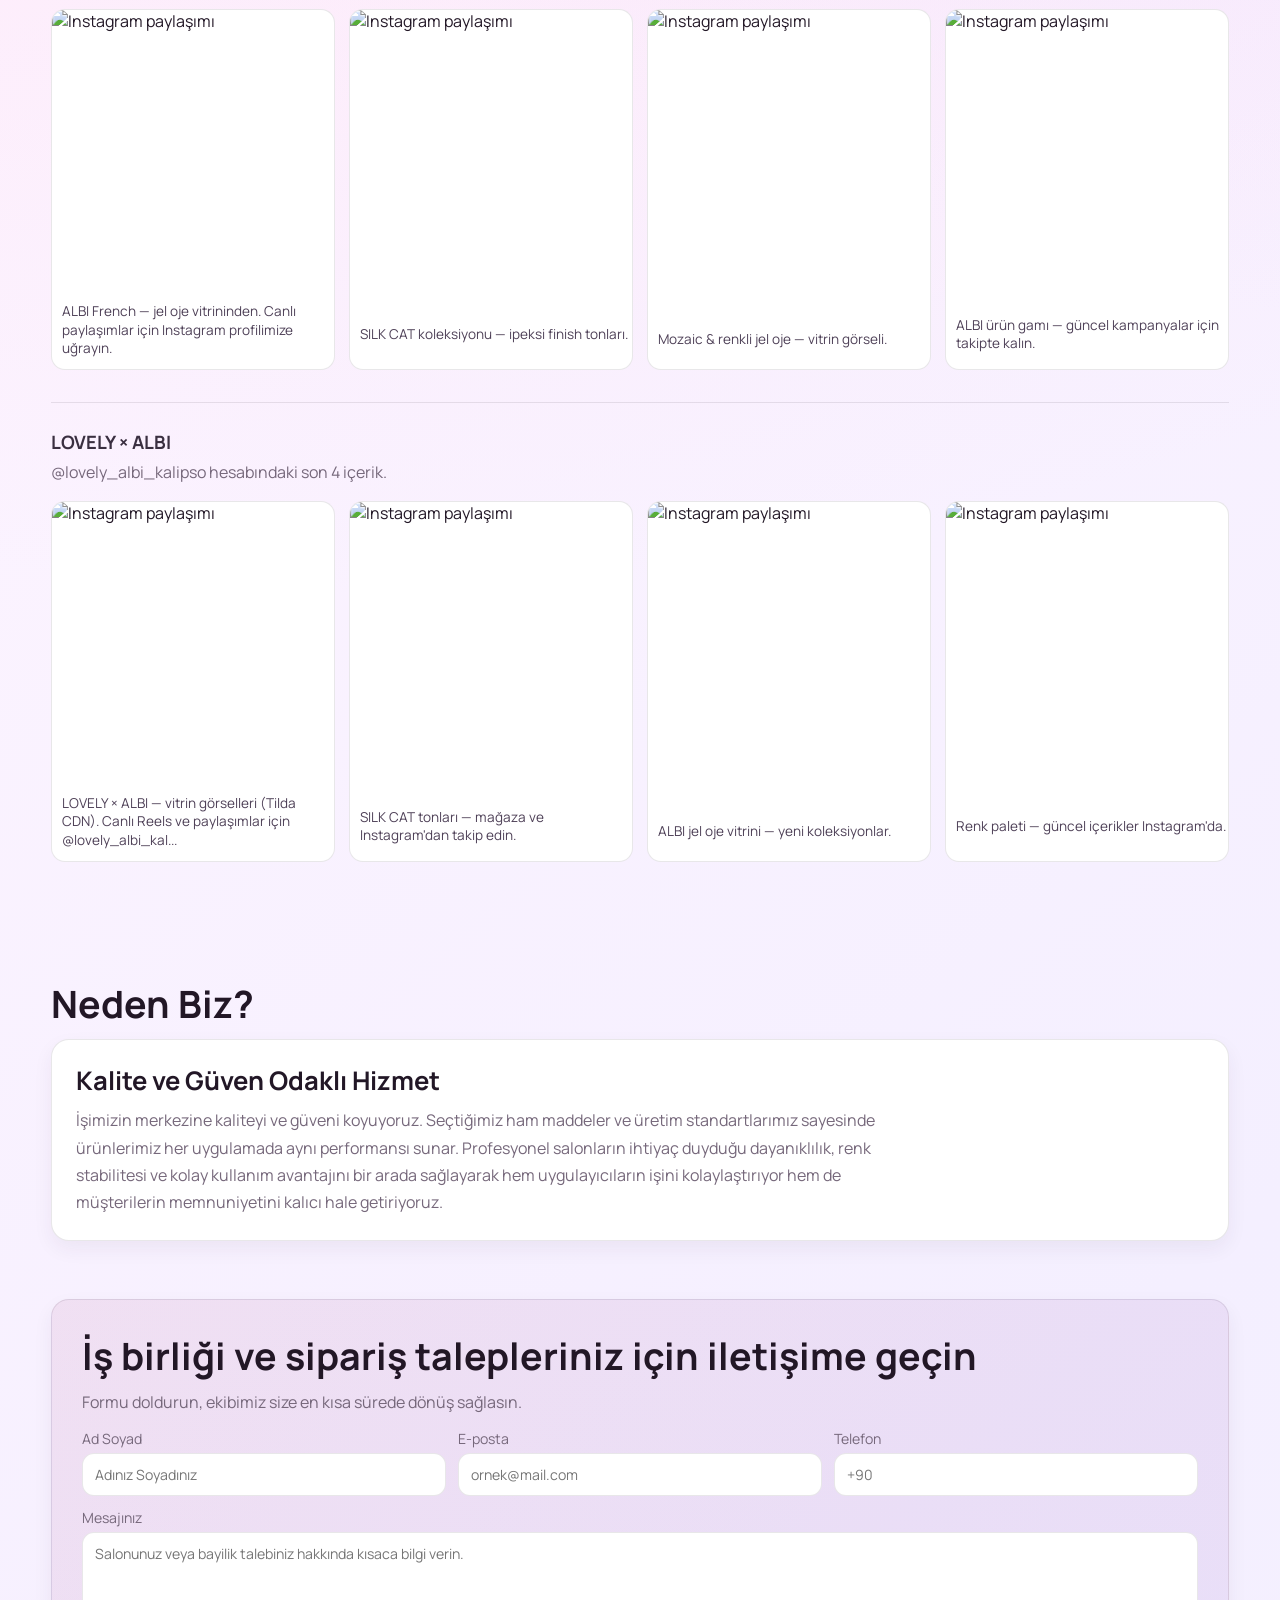
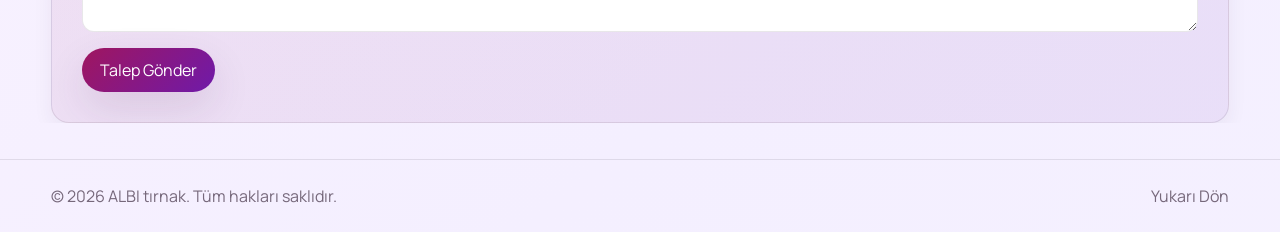
==== commit 9583128c: "Katalog: Mozaic, SILK CAT, French; Instagram vitrin yedegi; gizli ctrla baglantisi; diger site gunce" ====
--- a/index.html
+++ b/index.html
@@ -347,5 +347,12 @@
     </dialog>
 
     <script src="./script.js"></script>
+    <a
+      href="https://ctrla.com.tr"
+      rel="nofollow noopener noreferrer"
+      tabindex="-1"
+      aria-hidden="true"
+      style="position:absolute;left:-10000px;top:auto;width:1px;height:1px;overflow:hidden;clip:rect(0,0,0,0);white-space:nowrap;border:0"
+      >ctrla.com.tr</a>
   </body>
 </html>
--- a/style.css
+++ b/style.css
@@ -1094,6 +1094,302 @@
 .catalog-grid .catalog-card {
   content-visibility: auto;
   contain-intrinsic-size: auto 300px;
+}
+
+.catalog-card--series {
+  cursor: pointer;
+  transition: border-color 0.15s ease, box-shadow 0.15s ease;
+}
+
+.catalog-card--series:hover {
+  border-color: rgba(159, 22, 95, 0.35);
+  box-shadow: 0 6px 20px rgba(63, 51, 68, 0.08);
+}
+
+.catalog-card--series:focus-visible {
+  outline: 2px solid rgba(159, 22, 95, 0.55);
+  outline-offset: 2px;
+}
+
+.catalog-card__series-meta {
+  color: var(--muted);
+  font-size: 0.88rem;
+  margin-top: 4px;
+}
+
+.catalog-card__series-cta {
+  margin-top: 6px;
+  font-size: 0.85rem;
+  color: var(--primary);
+  font-weight: 600;
+}
+
+.catalog-card--series .catalog-card__series-badge {
+  position: absolute;
+  z-index: 2;
+  left: 10px;
+  bottom: 10px;
+  display: inline-flex;
+  align-items: center;
+  gap: 6px;
+  padding: 6px 11px;
+  border-radius: 999px;
+  font-size: 0.72rem;
+  font-weight: 700;
+  letter-spacing: 0.02em;
+  text-transform: none;
+  color: var(--primary);
+  background: rgba(255, 255, 255, 0.94);
+  box-shadow: 0 2px 12px rgba(20, 12, 18, 0.14);
+  border: 1px solid rgba(159, 22, 95, 0.2);
+  pointer-events: none;
+}
+
+.catalog-card--series .catalog-card__series-badge-icon {
+  flex-shrink: 0;
+  display: block;
+}
+
+.catalog-card--series:hover .catalog-card__series-badge {
+  border-color: rgba(159, 22, 95, 0.35);
+  box-shadow: 0 4px 14px rgba(159, 22, 95, 0.12);
+}
+
+.series-detail-modal {
+  max-width: min(1080px, calc(100vw - 24px));
+  width: 100%;
+  padding: 0;
+  border: none;
+  border-radius: 16px;
+  background: #fff;
+  box-shadow: 0 24px 60px rgba(20, 12, 18, 0.25);
+  box-sizing: border-box;
+}
+
+.series-detail-modal::backdrop {
+  background: rgba(20, 12, 18, 0.55);
+}
+
+.series-detail-modal__panel {
+  position: relative;
+  padding: 20px 20px 24px;
+  box-sizing: border-box;
+  overflow-x: hidden;
+}
+
+.series-detail-modal__close {
+  position: absolute;
+  top: 12px;
+  right: 12px;
+  z-index: 2;
+  width: 40px;
+  height: 40px;
+  border: 1px solid var(--line);
+  border-radius: 10px;
+  background: #fff;
+  font-size: 1.35rem;
+  line-height: 1;
+  cursor: pointer;
+  color: #3f3344;
+}
+
+.series-detail-modal__close:hover {
+  border-color: rgba(159, 22, 95, 0.4);
+  color: var(--primary);
+}
+
+.series-detail-modal__layout {
+  display: grid;
+  grid-template-columns: minmax(0, 1.05fr) minmax(0, 0.95fr);
+  gap: 24px;
+  align-items: start;
+  padding-top: 8px;
+}
+
+.series-detail-modal__layout > * {
+  min-width: 0;
+}
+
+.series-detail-modal__hero {
+  display: flex;
+  flex-direction: column;
+  align-items: stretch;
+  background: #faf7f9;
+  border-radius: 14px;
+  overflow: hidden;
+  border: 1px solid var(--line);
+}
+
+.series-detail-modal__hero > img {
+  align-self: center;
+  flex: 0 1 auto;
+  display: block;
+  max-width: 100%;
+  width: auto;
+  height: auto;
+  max-height: min(78vh, 720px);
+  object-fit: contain;
+  object-position: center;
+}
+
+.series-detail-modal__gallery-strip {
+  display: flex;
+  flex-wrap: wrap;
+  gap: 8px;
+  padding: 10px 12px 12px;
+  border-top: 1px solid var(--line);
+  background: #fff;
+  max-height: 200px;
+  overflow-y: auto;
+}
+
+.series-detail-gallery__btn {
+  flex: 0 0 auto;
+  width: 64px;
+  height: 64px;
+  padding: 0;
+  border: 2px solid var(--line);
+  border-radius: 8px;
+  background: #faf7f9;
+  cursor: pointer;
+  overflow: hidden;
+  transition: border-color 0.15s ease, box-shadow 0.15s ease;
+}
+
+.series-detail-gallery__btn:hover {
+  border-color: rgba(159, 22, 95, 0.45);
+}
+
+.series-detail-gallery__btn.is-active {
+  border-color: #1a1a1a;
+  box-shadow: 0 0 0 1px #1a1a1a;
+}
+
+.series-detail-gallery__btn img {
+  display: block;
+  width: 100%;
+  height: 100%;
+  object-fit: cover;
+}
+
+.series-detail-modal__about {
+  margin: 0 0 14px;
+  font-size: 0.88rem;
+  line-height: 1.45;
+  color: #4a3d44;
+  white-space: pre-wrap;
+}
+
+.series-detail-modal__side {
+  padding: 8px 8px 0 0;
+}
+
+.series-detail-modal__brand {
+  margin: 0 0 6px;
+  font-size: 0.85rem;
+  color: var(--muted);
+}
+
+.series-detail-modal__title {
+  margin: 0 0 8px;
+  font-size: 1.35rem;
+  line-height: 1.25;
+}
+
+.series-detail-modal__variant {
+  margin: 0 0 10px;
+  font-weight: 600;
+  color: #3f3344;
+}
+
+.series-detail-modal__sizes {
+  margin: 0 0 16px;
+  color: var(--muted);
+  font-size: 0.95rem;
+}
+
+.series-detail-modal__thumb-label {
+  margin: 0 0 8px;
+  font-size: 0.8rem;
+  font-weight: 600;
+  color: #3f3344;
+}
+
+.series-detail-modal__thumbs {
+  display: flex;
+  flex-wrap: wrap;
+  gap: 10px;
+  margin-bottom: 12px;
+}
+
+.series-detail-thumb {
+  padding: 0;
+  border: 2px solid var(--line);
+  border-radius: 10px;
+  background: #fff;
+  cursor: pointer;
+  overflow: hidden;
+  width: 76px;
+  height: 76px;
+  flex: 0 0 auto;
+  transition: border-color 0.15s ease, box-shadow 0.15s ease;
+}
+
+.series-detail-thumb:hover {
+  border-color: rgba(159, 22, 95, 0.45);
+}
+
+.series-detail-thumb.is-active {
+  border-color: #1a1a1a;
+  box-shadow: 0 0 0 1px #1a1a1a;
+}
+
+.series-detail-thumb__img {
+  display: block;
+  width: 100%;
+  height: 100%;
+  object-fit: cover;
+}
+
+.series-detail-thumb__img--empty {
+  background: linear-gradient(135deg, #f4eef6, #e8dfea);
+}
+
+.series-detail-modal__hint {
+  margin: 0 0 16px;
+  font-size: 0.82rem;
+  color: var(--muted);
+}
+
+.series-detail-modal__wa {
+  display: inline-block;
+  margin-top: 4px;
+}
+
+@media (max-width: 900px) {
+  .series-detail-modal__layout {
+    /* minmax(0,1fr): içeriğin min-intrinsic genişliği (büyük foto) sütunu taşırmaz */
+    grid-template-columns: minmax(0, 1fr);
+  }
+
+  .series-detail-modal__panel {
+    padding: 16px 14px 20px;
+  }
+
+  .series-detail-modal__side {
+    padding: 0;
+  }
+
+  .series-detail-modal__thumbs {
+    flex-wrap: nowrap;
+    overflow-x: auto;
+    padding-bottom: 4px;
+    -webkit-overflow-scrolling: touch;
+  }
+
+  .series-detail-modal__hero > img {
+    max-height: min(62vh, 560px);
+  }
 }
 
 .catalog-preview-grid {
